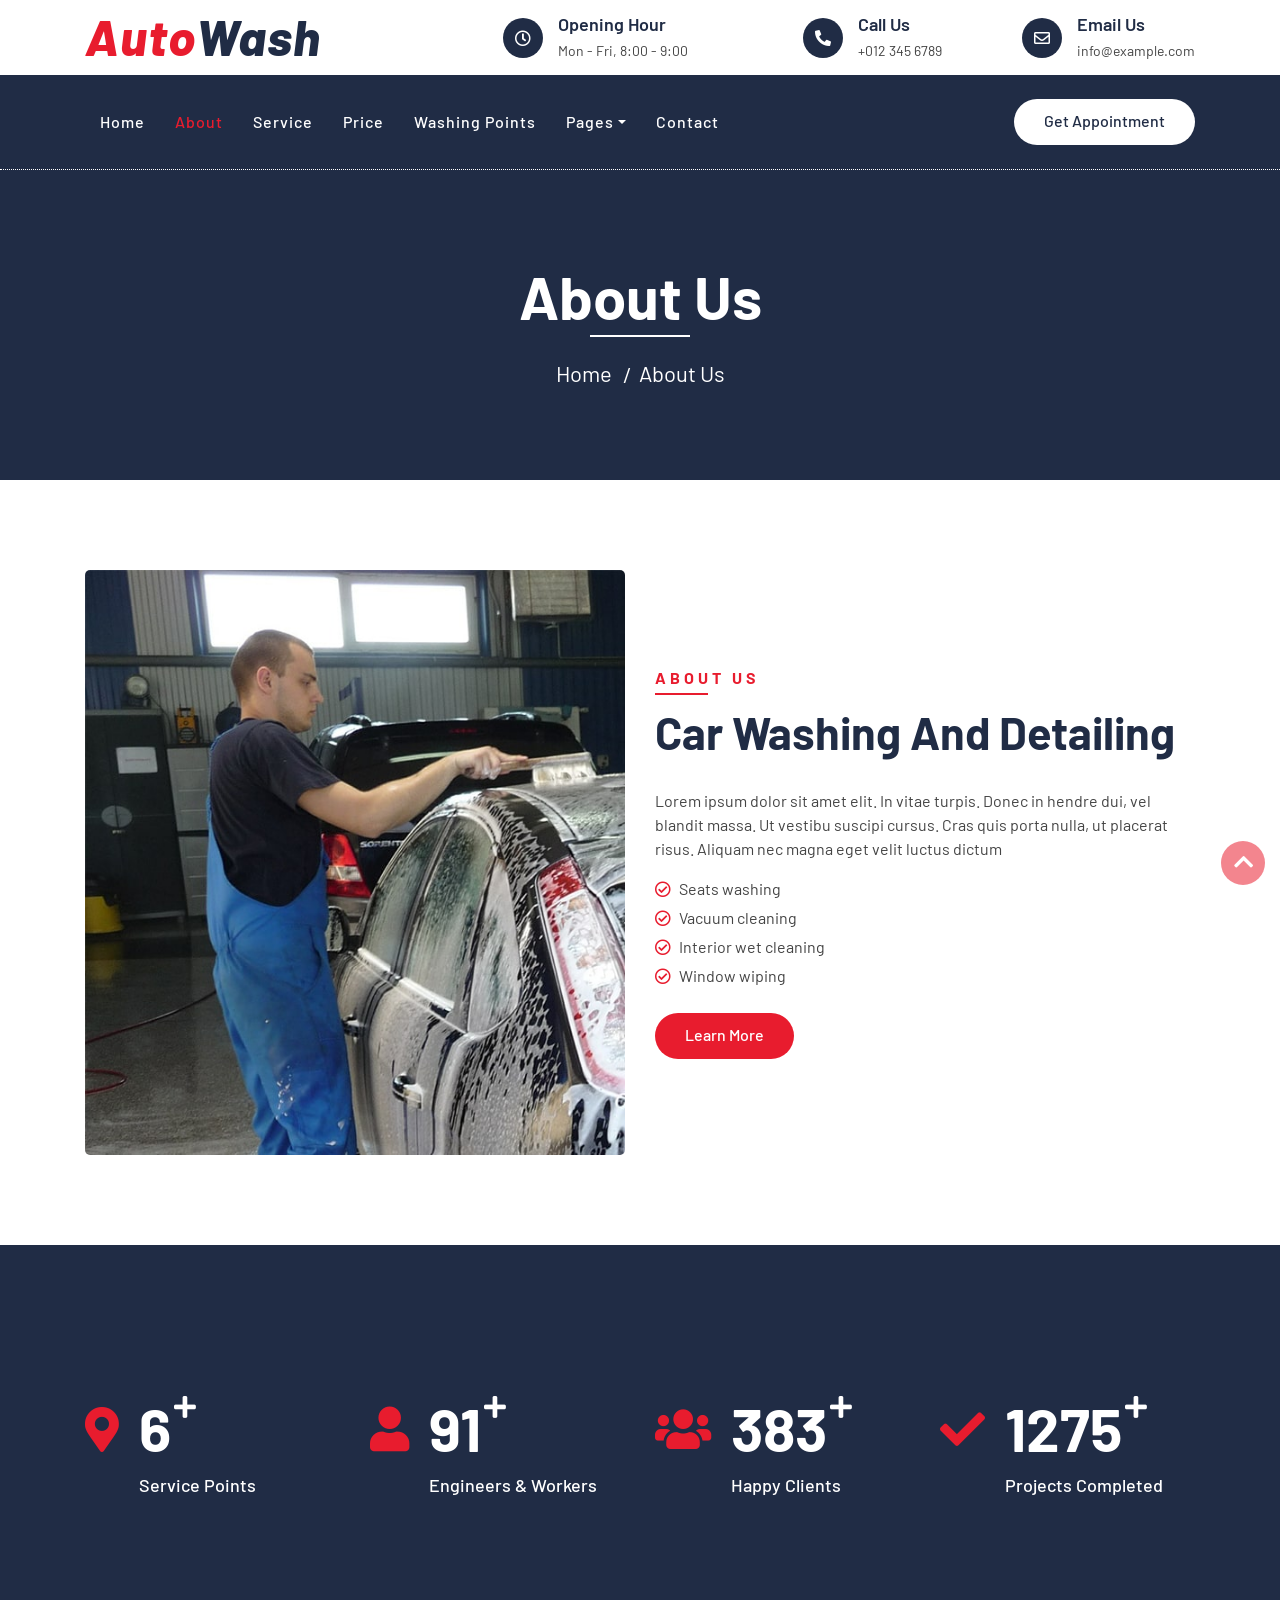
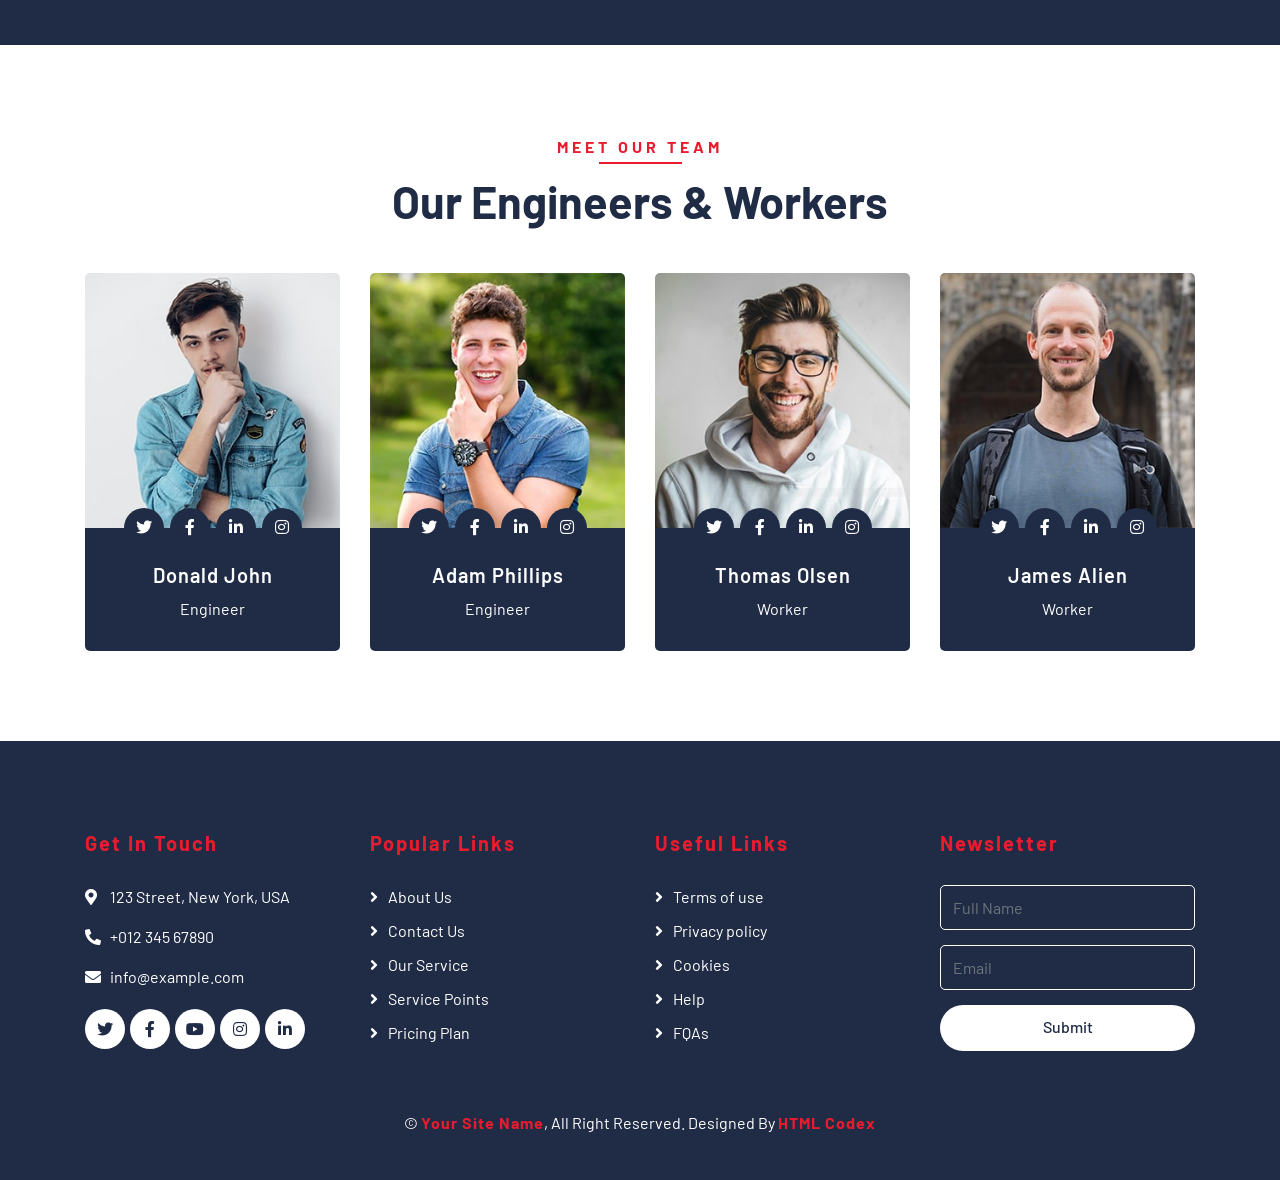
==== about.html @ 18570f54 "setup" ====
<!DOCTYPE html>
<html lang="en">
    <head>
        <meta charset="utf-8">
        <title>AutoWash - Car Wash Website Template</title>
        <meta content="width=device-width, initial-scale=1.0" name="viewport">
        <meta content="Free Website Template" name="keywords">
        <meta content="Free Website Template" name="description">

        <!-- Favicon -->
        <link href="img/favicon.ico" rel="icon">

        <!-- Google Font -->
        <link href="https://fonts.googleapis.com/css2?family=Barlow:wght@400;500;600;700;800;900&display=swap" rel="stylesheet"> 
        
        <!-- CSS Libraries -->
        <link href="https://stackpath.bootstrapcdn.com/bootstrap/4.4.1/css/bootstrap.min.css" rel="stylesheet">
        <link href="https://cdnjs.cloudflare.com/ajax/libs/font-awesome/5.10.0/css/all.min.css" rel="stylesheet">
        <link href="lib/flaticon/font/flaticon.css" rel="stylesheet">
        <link href="lib/animate/animate.min.css" rel="stylesheet">
        <link href="lib/owlcarousel/assets/owl.carousel.min.css" rel="stylesheet">

        <!-- Template Stylesheet -->
        <link href="css/style.css" rel="stylesheet">
    </head>

    <body>
        <!-- Top Bar Start -->
        <div class="top-bar">
            <div class="container">
                <div class="row align-items-center">
                    <div class="col-lg-4 col-md-12">
                        <div class="logo">
                            <a href="index.html">
                                <h1>Auto<span>Wash</span></h1>
                                <!-- <img src="img/logo.jpg" alt="Logo"> -->
                            </a>
                        </div>
                    </div>
                    <div class="col-lg-8 col-md-7 d-none d-lg-block">
                        <div class="row">
                            <div class="col-4">
                                <div class="top-bar-item">
                                    <div class="top-bar-icon">
                                        <i class="far fa-clock"></i>
                                    </div>
                                    <div class="top-bar-text">
                                        <h3>Opening Hour</h3>
                                        <p>Mon - Fri, 8:00 - 9:00</p>
                                    </div>
                                </div>
                            </div>
                            <div class="col-4">
                                <div class="top-bar-item">
                                    <div class="top-bar-icon">
                                        <i class="fa fa-phone-alt"></i>
                                    </div>
                                    <div class="top-bar-text">
                                        <h3>Call Us</h3>
                                        <p>+012 345 6789</p>
                                    </div>
                                </div>
                            </div>
                            <div class="col-4">
                                <div class="top-bar-item">
                                    <div class="top-bar-icon">
                                        <i class="far fa-envelope"></i>
                                    </div>
                                    <div class="top-bar-text">
                                        <h3>Email Us</h3>
                                        <p>info@example.com</p>
                                    </div>
                                </div>
                            </div>
                        </div>
                    </div>
                </div>
            </div>
        </div>
        <!-- Top Bar End -->

        <!-- Nav Bar Start -->
        <div class="nav-bar">
            <div class="container">
                <nav class="navbar navbar-expand-lg bg-dark navbar-dark">
                    <a href="#" class="navbar-brand">MENU</a>
                    <button type="button" class="navbar-toggler" data-toggle="collapse" data-target="#navbarCollapse">
                        <span class="navbar-toggler-icon"></span>
                    </button>

                    <div class="collapse navbar-collapse justify-content-between" id="navbarCollapse">
                        <div class="navbar-nav mr-auto">
                            <a href="index.html" class="nav-item nav-link">Home</a>
                            <a href="about.html" class="nav-item nav-link active">About</a>
                            <a href="service.html" class="nav-item nav-link">Service</a>
                            <a href="price.html" class="nav-item nav-link">Price</a>
                            <a href="location.html" class="nav-item nav-link">Washing Points</a>
                            <div class="nav-item dropdown">
                                <a href="#" class="nav-link dropdown-toggle" data-toggle="dropdown">Pages</a>
                                <div class="dropdown-menu">
                                    <a href="blog.html" class="dropdown-item">Blog Grid</a>
                                    <a href="single.html" class="dropdown-item">Detail Page</a>
                                    <a href="team.html" class="dropdown-item">Team Member</a>
                                    <a href="booking.html" class="dropdown-item">Schedule Booking</a>
                                </div>
                            </div>
                            <a href="contact.html" class="nav-item nav-link">Contact</a>
                        </div>
                        <div class="ml-auto">
                            <a class="btn btn-custom" href="#">Get Appointment</a>
                        </div>
                    </div>
                </nav>
            </div>
        </div>
        <!-- Nav Bar End -->
        
        
        <!-- Page Header Start -->
        <div class="page-header">
            <div class="container">
                <div class="row">
                    <div class="col-12">
                        <h2>About Us</h2>
                    </div>
                    <div class="col-12">
                        <a href="">Home</a>
                        <a href="">About Us</a>
                    </div>
                </div>
            </div>
        </div>
        <!-- Page Header End -->
        

        <!-- About Start -->
        <div class="about">
            <div class="container">
                <div class="row align-items-center">
                    <div class="col-lg-6">
                        <div class="about-img">
                            <img src="img/about.jpg" alt="Image">
                        </div>
                    </div>
                    <div class="col-lg-6">
                        <div class="section-header text-left">
                            <p>About Us</p>
                            <h2>car washing and detailing</h2>
                        </div>
                        <div class="about-content">
                            <p>
                                Lorem ipsum dolor sit amet elit. In vitae turpis. Donec in hendre dui, vel blandit massa. Ut vestibu suscipi cursus. Cras quis porta nulla, ut placerat risus. Aliquam nec magna eget velit luctus dictum
                            </p>
                            <ul>
                                <li><i class="far fa-check-circle"></i>Seats washing</li>
                                <li><i class="far fa-check-circle"></i>Vacuum cleaning</li>
                                <li><i class="far fa-check-circle"></i>Interior wet cleaning</li>
                                <li><i class="far fa-check-circle"></i>Window wiping</li>
                            </ul>
                            <a class="btn btn-custom" href="">Learn More</a>
                        </div>
                    </div>
                </div>
            </div>
        </div>
        <!-- About End -->
        
        
        <!-- Facts Start -->
        <div class="facts" data-parallax="scroll" data-image-src="img/facts.jpg">
            <div class="container">
                <div class="row">
                    <div class="col-lg-3 col-md-6">
                        <div class="facts-item">
                            <i class="fa fa-map-marker-alt"></i>
                            <div class="facts-text">
                                <h3 data-toggle="counter-up">25</h3>
                                <p>Service Points</p>
                            </div>
                        </div>
                    </div>
                    <div class="col-lg-3 col-md-6">
                        <div class="facts-item">
                            <i class="fa fa-user"></i>
                            <div class="facts-text">
                                <h3 data-toggle="counter-up">350</h3>
                                <p>Engineers & Workers</p>
                            </div>
                        </div>
                    </div>
                    <div class="col-lg-3 col-md-6">
                        <div class="facts-item">
                            <i class="fa fa-users"></i>
                            <div class="facts-text">
                                <h3 data-toggle="counter-up">1500</h3>
                                <p>Happy Clients</p>
                            </div>
                        </div>
                    </div>
                    <div class="col-lg-3 col-md-6">
                        <div class="facts-item">
                            <i class="fa fa-check"></i>
                            <div class="facts-text">
                                <h3 data-toggle="counter-up">5000</h3>
                                <p>Projects Completed</p>
                            </div>
                        </div>
                    </div>
                </div>
            </div>
        </div>
        <!-- Facts End -->


        <!-- Team Start -->
        <div class="team">
            <div class="container">
                <div class="section-header text-center">
                    <p>Meet Our Team</p>
                    <h2>Our Engineers & Workers</h2>
                </div>
                <div class="row">
                    <div class="col-lg-3 col-md-6">
                        <div class="team-item">
                            <div class="team-img">
                                <img src="img/team-1.jpg" alt="Team Image">
                            </div>
                            <div class="team-text">
                                <h2>Donald John</h2>
                                <p>Engineer</p>
                                <div class="team-social">
                                    <a href=""><i class="fab fa-twitter"></i></a>
                                    <a href=""><i class="fab fa-facebook-f"></i></a>
                                    <a href=""><i class="fab fa-linkedin-in"></i></a>
                                    <a href=""><i class="fab fa-instagram"></i></a>
                                </div>
                            </div>
                        </div>
                    </div>
                    <div class="col-lg-3 col-md-6">
                        <div class="team-item">
                            <div class="team-img">
                                <img src="img/team-2.jpg" alt="Team Image">
                            </div>
                            <div class="team-text">
                                <h2>Adam Phillips</h2>
                                <p>Engineer</p>
                                <div class="team-social">
                                    <a href=""><i class="fab fa-twitter"></i></a>
                                    <a href=""><i class="fab fa-facebook-f"></i></a>
                                    <a href=""><i class="fab fa-linkedin-in"></i></a>
                                    <a href=""><i class="fab fa-instagram"></i></a>
                                </div>
                            </div>
                        </div>
                    </div>
                    <div class="col-lg-3 col-md-6">
                        <div class="team-item">
                            <div class="team-img">
                                <img src="img/team-3.jpg" alt="Team Image">
                            </div>
                            <div class="team-text">
                                <h2>Thomas Olsen</h2>
                                <p>Worker</p>
                                <div class="team-social">
                                    <a href=""><i class="fab fa-twitter"></i></a>
                                    <a href=""><i class="fab fa-facebook-f"></i></a>
                                    <a href=""><i class="fab fa-linkedin-in"></i></a>
                                    <a href=""><i class="fab fa-instagram"></i></a>
                                </div>
                            </div>
                        </div>
                    </div>
                    <div class="col-lg-3 col-md-6">
                        <div class="team-item">
                            <div class="team-img">
                                <img src="img/team-4.jpg" alt="Team Image">
                            </div>
                            <div class="team-text">
                                <h2>James Alien</h2>
                                <p>Worker</p>
                                <div class="team-social">
                                    <a href=""><i class="fab fa-twitter"></i></a>
                                    <a href=""><i class="fab fa-facebook-f"></i></a>
                                    <a href=""><i class="fab fa-linkedin-in"></i></a>
                                    <a href=""><i class="fab fa-instagram"></i></a>
                                </div>
                            </div>
                        </div>
                    </div>
                </div>
            </div>
        </div>
        <!-- Team End -->


        <!-- Footer Start -->
        <div class="footer">
            <div class="container">
                <div class="row">
                    <div class="col-lg-3 col-md-6">
                        <div class="footer-contact">
                            <h2>Get In Touch</h2>
                            <p><i class="fa fa-map-marker-alt"></i>123 Street, New York, USA</p>
                            <p><i class="fa fa-phone-alt"></i>+012 345 67890</p>
                            <p><i class="fa fa-envelope"></i>info@example.com</p>
                            <div class="footer-social">
                                <a class="btn" href=""><i class="fab fa-twitter"></i></a>
                                <a class="btn" href=""><i class="fab fa-facebook-f"></i></a>
                                <a class="btn" href=""><i class="fab fa-youtube"></i></a>
                                <a class="btn" href=""><i class="fab fa-instagram"></i></a>
                                <a class="btn" href=""><i class="fab fa-linkedin-in"></i></a>
                            </div>
                        </div>
                    </div>
                    <div class="col-lg-3 col-md-6">
                        <div class="footer-link">
                            <h2>Popular Links</h2>
                            <a href="">About Us</a>
                            <a href="">Contact Us</a>
                            <a href="">Our Service</a>
                            <a href="">Service Points</a>
                            <a href="">Pricing Plan</a>
                        </div>
                    </div>
                    <div class="col-lg-3 col-md-6">
                        <div class="footer-link">
                            <h2>Useful Links</h2>
                            <a href="">Terms of use</a>
                            <a href="">Privacy policy</a>
                            <a href="">Cookies</a>
                            <a href="">Help</a>
                            <a href="">FQAs</a>
                        </div>
                    </div>
                    <div class="col-lg-3 col-md-6">
                        <div class="footer-newsletter">
                            <h2>Newsletter</h2>
                            <form>
                                <input class="form-control" placeholder="Full Name">
                                <input class="form-control" placeholder="Email">
                                <button class="btn btn-custom">Submit</button>
                            </form>
                        </div>
                    </div>
                </div>
            </div>
            <div class="container copyright">
                <p>&copy; <a href="#">Your Site Name</a>, All Right Reserved. Designed By <a href="https://htmlcodex.com">HTML Codex</a></p>
            </div>
        </div>
        <!-- Footer End -->
        
        <!-- Back to top button -->
        <a href="#" class="back-to-top"><i class="fa fa-chevron-up"></i></a>
        
        <!-- Pre Loader -->
        <div id="loader" class="show">
            <div class="loader"></div>
        </div>

        <!-- JavaScript Libraries -->
        <script src="https://code.jquery.com/jquery-3.4.1.min.js"></script>
        <script src="https://stackpath.bootstrapcdn.com/bootstrap/4.4.1/js/bootstrap.bundle.min.js"></script>
        <script src="lib/easing/easing.min.js"></script>
        <script src="lib/owlcarousel/owl.carousel.min.js"></script>
        <script src="lib/waypoints/waypoints.min.js"></script>
        <script src="lib/counterup/counterup.min.js"></script>
        
        <!-- Contact Javascript File -->
        <script src="mail/jqBootstrapValidation.min.js"></script>
        <script src="mail/contact.js"></script>

        <!-- Template Javascript -->
        <script src="js/main.js"></script>
    </body>
</html>
---- lib/flaticon/font/flaticon.css ----
/*
  	Flaticon icon font: Flaticon
  	Creation date: 11/10/2020 08:08
  	*/

@font-face {
  font-family: "Flaticon";
  src: url("./Flaticon.eot");
  src: url("./Flaticon.eot?#iefix") format("embedded-opentype"),
       url("./Flaticon.woff2") format("woff2"),
       url("./Flaticon.woff") format("woff"),
       url("./Flaticon.ttf") format("truetype"),
       url("./Flaticon.svg#Flaticon") format("svg");
  font-weight: normal;
  font-style: normal;
}

@media screen and (-webkit-min-device-pixel-ratio:0) {
  @font-face {
    font-family: "Flaticon";
    src: url("./Flaticon.svg#Flaticon") format("svg");
  }
}

[class^="flaticon-"]:before, [class*=" flaticon-"]:before,
[class^="flaticon-"]:after, [class*=" flaticon-"]:after {   
  font-family: Flaticon;
        font-size: 20px;
font-style: normal;
margin-left: 20px;
}

.flaticon-car-wash-1:before { content: "\f100"; }
.flaticon-car-service:before { content: "\f101"; }
.flaticon-seat:before { content: "\f102"; }
.flaticon-car-service-1:before { content: "\f103"; }
.flaticon-car-wash:before { content: "\f104"; }
.flaticon-brush:before { content: "\f105"; }
.flaticon-vacuum-cleaner:before { content: "\f106"; }
.flaticon-brush-1:before { content: "\f107"; }
.flaticon-car-service-2:before { content: "\f108"; }
.flaticon-car-service-3:before { content: "\f109"; }
---- css/style.css ----
/*******************************/
/********* General CSS *********/
/*******************************/
body {
    color: #444444;
    font-weight: 400;
    background: #ffffff;
    font-family: 'Barlow', sans-serif;
}

h1,
h2, 
h3, 
h4,
h5, 
h6 {
    color: #202C45;
}

a {
    color: #202C45;
    transition: .3s;
}

a:hover,
a:active,
a:focus {
    color: #E81C2E;
    outline: none;
    text-decoration: none;
}

.btn.btn-custom {
    padding: 10px 30px 12px 30px;
    text-align: center; 
    font-size: 16px;
    font-weight: 500;
    color: #ffffff;
    background: #E81C2E;
    border: none;
    border-radius: 60px;
    box-shadow: inset 0 0 0 0 #202C45;
    transition: ease-out 0.5s;
    -webkit-transition: ease-out 0.5s;
    -moz-transition: ease-out 0.5s;
}

.btn.btn-custom:hover {
    color: #E81C2E;
    background: #202C45;
    box-shadow: inset 200px 0 0 0 #202C45;
}

.btn:focus,
.form-control:focus {
    box-shadow: none;
}

.container-fluid {
    max-width: 1366px;
}

[class^="flaticon-"]:before, [class*=" flaticon-"]:before,
[class^="flaticon-"]:after, [class*=" flaticon-"]:after {   
    font-size: inherit;
    margin-left: 0;
}


/**********************************/
/****** Loader & Back to Top ******/
/**********************************/
#loader {
    position: fixed;
    top: 0;
    right: 0;
    bottom: 0;
    left: 0;
    display: flex;
    align-items: center;
    justify-content: center;
    background: #ffffff;
    opacity: 0;
    visibility: hidden;
    -webkit-transition: opacity .3s ease-out, visibility 0s linear .3s;
    -o-transition: opacity .3s ease-out, visibility 0s linear .3s;
    transition: opacity .3s ease-out, visibility 0s linear .3s;
    z-index: 999;
}

#loader.show {
    -webkit-transition: opacity .6s ease-out, visibility 0s linear 0s;
    -o-transition: opacity .6s ease-out, visibility 0s linear 0s;
    transition: opacity .6s ease-out, visibility 0s linear 0s;
    visibility: visible;
    opacity: 1;
}

#loader .loader {
    position: relative;
    width: 45px;
    height: 45px;
    border: 5px solid #dddddd;
    border-top: 5px solid #E81C2E;
    border-radius: 50%;
    -webkit-animation: spin 2s linear infinite;
    animation: spin 2s linear infinite;
}

@-webkit-keyframes spin {
    0% { -webkit-transform: rotate(0deg); }
    100% { -webkit-transform: rotate(360deg); }
}

@keyframes spin {
    0% { transform: rotate(0deg); }
    100% { transform: rotate(360deg); }
}

.back-to-top {
    position: fixed;
    display: none;
    width: 44px;
    height: 44px;
    text-align: center;
    line-height: 1;
    font-size: 22px;
    right: 15px;
    bottom: 15px;
    transition: .5s;
    background: #E81C2E;
    border-radius: 44px;
    z-index: 9;
}

.back-to-top i {
    color: #ffffff;
    padding-top: 10px;
}

.back-to-top:hover {
    background: #202C45;
}


/**********************************/
/********** Top Bar CSS ***********/
/**********************************/
.top-bar {
    position: relative;
    height: 75px;
    display: flex;
    align-items: center;
    background: #ffffff;
}

.top-bar .logo {
    text-align: left;
    overflow: hidden;
}

.top-bar .logo h1 {
    margin: -4px 0 0 0;
    color: #E81C2E;
    font-size: 50px;
    line-height: 50px;
    font-weight: 800;
    letter-spacing: 1px;
    font-style: italic;
}

.top-bar .logo h1 span {
    color: #202C45;
}

.top-bar .logo img {
    max-width: 100%;
    max-height: 60px;
}

.top-bar .top-bar-item {
    display: flex;
    align-items: center;
    justify-content: flex-end;
}

.top-bar .top-bar-icon {
    width: 40px;
    height: 40px;
    display: flex;
    align-items: center;
    justify-content: center;
    background: #202C45;
    border-radius: 40px;
}

.top-bar .top-bar-icon i {
    margin: 0;
    color: #ffffff;
    font-size: 16px;
}

.top-bar .top-bar-text {
    padding-left: 15px;
}

.top-bar .top-bar-text h3 {
    margin: 0 0 5px 0;
    font-size: 18px;
    font-weight: 600;
}

.top-bar .top-bar-text p {
    margin: 0;
    font-size: 14px;
    font-weight: 400;
}

@media (max-width: 991.98px) {
    .top-bar .logo {
        text-align: center;
    }
}


/**********************************/
/*********** Nav Bar CSS **********/
/**********************************/
.nav-bar {
    position: relative;
    background: #202C45;
}

.nav-bar.nav-sticky {
    position: fixed;
    width: 100%;
    top: 0;
    left: 0;
    box-shadow: 0 2px 5px rgba(0, 0, 0, .3);
    z-index: 999;
}

.nav-bar .navbar {
    padding: 20px 0;
    background: #202C45 !important;
    transition: .3s;
}

.nav-bar.nav-sticky .navbar {
    padding: 5px 0;
}

.navbar-dark .navbar-nav .nav-link,
.navbar-dark .navbar-nav .nav-link:focus,
.navbar-dark .navbar-nav .nav-link:hover,
.navbar-dark .navbar-nav .nav-link.active {
    color: #ffffff;
    padding: 15px;
    font-weight: 500;
    letter-spacing: 1px;
}

.navbar-dark .navbar-nav .nav-link:hover,
.navbar-dark .navbar-nav .nav-link.active {
    color: #E81C2E;
}

.nav-bar .dropdown-menu {
    margin-top: 0;
    border: 0;
    border-radius: 0;
    background: #f8f9fa;
}

.nav-bar .btn.btn-custom {
    color: #202C45;
    background: #ffffff;
    box-shadow: inset 0 0 0 0 #E81C2E;
}

.nav-bar .btn:hover {
    color: #ffffff;
    background: #E81C2E;
    box-shadow: inset 200px 0 0 0 #E81C2E;
}

@media (min-width: 992px) {
    .nav-bar .navbar-brand {
        display: none;
    }
}

@media (max-width: 991.98px) {
    .navbar-dark .navbar-nav .nav-link,
    .navbar-dark .navbar-nav .nav-link:focus,
    .navbar-dark .navbar-nav .nav-link:hover,
    .navbar-dark .navbar-nav .nav-link.active {
        padding: 5px 0;
    }
    
    .nav-bar .dropdown-menu {
        box-shadow: none;
    }
    
    .nav-bar .btn {
        display: none;
    }
}


/*******************************/
/********** Hero CSS ***********/
/*******************************/
.carousel {
    position: relative;
    width: 100%;
    min-height: 400px;
    background: #ffffff;
    margin-bottom: 45px;
}

.carousel .container-fluid {
    padding: 0;
}

.carousel .carousel-item {
    position: relative;
    width: 100%;
    min-height: 400px;
    display: flex;
    align-items: center;
    justify-content: center;
    flex-direction: column;
}

.carousel .carousel-img {
    position: relative;
    width: 100%;
    height: 100%;
    min-height: 400px;
    text-align: right;
    overflow: hidden;
}

.carousel .carousel-img::after {
    position: absolute;
    content: "";
    top: 0;
    right: 0;
    bottom: 0;
    left: 0;
    background: rgba(0, 0, 0, .5);
    z-index: 1;
}

.carousel .carousel-img img {
    width: 100%;
    height: 100%;
    object-fit: cover;
}

.carousel .carousel-text {
    position: absolute;
    max-width: 992px;
    padding: 0 15px;
    text-align: center;
    display: flex;
    align-items: center;
    justify-content: center;
    flex-direction: column;
    z-index: 2;
}

.carousel .carousel-text h3 {
    color: #E81C2E;
    font-size: 20px;
    font-weight: 700;
    letter-spacing: 4px;
    text-transform: uppercase;
    margin-bottom: 0px;
}

.carousel .carousel-text h1 {
    color: #ffffff;
    font-size: 90px;
    font-weight: 700;
    margin-bottom: 20px;
    text-transform: capitalize;
}

.carousel .carousel-text p {
    max-width: 500px;
    color: #ffffff;
    font-size: 18px;
    margin-bottom: 40px;
}

.carousel .btn.btn-custom {
    padding: 20px 45px 22px 45px;
    color: #ffffff;
}

.carousel .btn.btn-custom:hover {
    color: #E81C2E;
}

.carousel .owl-nav {
    position: absolute;
    width: 100%;
    height: 50px;
    top: calc(50% - 25px);
    left: 0;
    display: flex;
    justify-content: space-between;
    z-index: 9;
}

.carousel .owl-nav .owl-prev,
.carousel .owl-nav .owl-next {
    width: 50px;
    height: 50px;
    display: flex;
    align-items: center;
    justify-content: center;
    color: #ffffff;
    border-radius: 50px;
    background: rgba(256, 256, 256, .2);
    font-size: 22px;
    transition: .5s;
}

.carousel .owl-nav .owl-prev {
    margin-left: 30px;
}

.carousel .owl-nav .owl-next {
    margin-right: 30px;
}

.carousel .owl-nav .owl-prev:hover,
.carousel .owl-nav .owl-next:hover {
    color: #ffffff;
    background: #E81C2E;
}

.carousel .animated {
    -webkit-animation-duration: 1s;
    animation-duration: 1s;
}

@media (max-width: 991.98px) {
    .carousel .carousel-text h3 {
        margin-bottom: 5px;
    }
    
    .carousel .carousel-text h1 {
        font-size: 60px;
    }
    
    .carousel .carousel-text p {
        font-size: 16px;
    }
    
    .carousel .carousel-text .btn {
        padding: 12px 30px;
        font-size: 15px;
        letter-spacing: 0;
    }
}

@media (max-width: 767.98px) {
    .carousel .carousel-text h3 {
        font-size: 18px;
        letter-spacing: 2px;
        margin-bottom: 15px;
    }
    
    .carousel .carousel-text h1 {
        font-size: 45px;
    }
    
    .carousel .carousel-text .btn {
        padding: 10px 25px;
        font-size: 15px;
        letter-spacing: 0;
    }
}

@media (max-width: 575.98px) {
    .carousel .carousel-text h3 {
        font-size: 14px;
        letter-spacing: 1px;
        margin-bottom: 10px;
    }
    
    .carousel .carousel-text h1 {
        font-size: 30px;
        margin-bottom: 15px;
    }
    
    .carousel .carousel-text p {
        margin-bottom: 25px;
    }
    
    .carousel .carousel-text .btn {
        padding: 8px 20px;
        font-size: 14px;
        letter-spacing: 0;
    }
}


/*******************************/
/******* Page Header CSS *******/
/*******************************/
.page-header {
    position: relative;
    margin-bottom: 45px;
    padding: 90px 0;
    text-align: center;
    background: #202C45;
    border-top: 1px dotted #ffffff;
}

.page-header h2 {
    position: relative;
    color: #ffffff;
    font-size: 60px;
    font-weight: 700;
    margin-bottom: 20px;
    padding-bottom: 5px;
}

.page-header h2::after {
    position: absolute;
    content: "";
    width: 100px;
    height: 2px;
    left: calc(50% - 50px);
    bottom: 0;
    background: #ffffff;
}

.page-header a {
    position: relative;
    padding: 0 12px;
    font-size: 22px;
    color: #ffffff;
}

.page-header a:hover {
    color: #E81C2E;
}

.page-header a::after {
    position: absolute;
    content: "/";
    width: 8px;
    height: 8px;
    top: -2px;
    right: -7px;
    text-align: center;
    color: #ffffff;
}

.page-header a:last-child::after {
    display: none;
}

@media (max-width: 991.98px) {
    .page-header {
        padding: 60px 0;
    }
    
    .page-header h2 {
        font-size: 45px;
    }
    
    .page-header a {
        font-size: 20px;
    }
}

@media (max-width: 767.98px) {
    .page-header {
        padding: 45px 0;
    }
    
    .page-header h2 {
        font-size: 35px;
    }
    
    .page-header a {
        font-size: 18px;
    }
}


/*******************************/
/******* Section Header ********/
/*******************************/
.section-header {
    position: relative;
    width: 100%;
    max-width: 700px;
    margin: 0 auto 45px auto;
}

.section-header p {
    display: inline-block;
    margin-bottom: 10px;
    padding-bottom: 5px;
    position: relative;
    font-size: 16px;
    font-weight: 700;
    letter-spacing: 4px;
    text-transform: uppercase;
    color: #E81C2E;
}

.section-header p::after {
    position: absolute;
    content: "";
    width: 50%;
    height: 2px;
    left: 25%;
    bottom: 0;
    background: #E81C2E;
}

.section-header.text-left p::after {
    left: 0;
}

.section-header.text-right p::after {
    left: 50%;
}

.section-header h2 {
    margin: 0;
    font-size: 45px;
    font-weight: 700;
    text-transform: capitalize;
}

@media (max-width: 991.98px) {
    .section-header h2 {
        font-size: 45px;
    }
}

@media (max-width: 767.98px) {
    .section-header h2 {
        font-size: 40px;
    }
}

@media (max-width: 575.98px) {
    .section-header h2 {
        font-size: 35px;
    }
}


/*******************************/
/********** About CSS **********/
/*******************************/
.about {
    position: relative;
    width: 100%;
    padding: 45px 0 15px 0;
}

.about .section-header {
    margin-bottom: 30px;
    margin-left: 0;
}

.about .about-img img {
    width: 100%;
    border-radius: 5px;
    margin-bottom: 30px;
}

.about .about-content {
    margin-bottom: 30px;
}

.about .about-content ul {
    margin: 0;
    padding: 0;
    list-style: none;
    margin-bottom: 25px;
}

.about .about-content ul li {
    margin-bottom: 5px;
}

.about .about-content ul li i {
    margin-right: 8px;
    color: #E81C2E;
}


/*******************************/
/********* Service CSS *********/
/*******************************/
.service {
    position: relative;
    width: 100%;
    padding: 45px 0 0 0;
}

.service .service-item {
    position: relative;
    width: 100%;
    display: flex;
    flex-direction: column;
    margin-bottom: 45px;
}

.service .service-item i {
    color: #202C45;
    font-size: 75px;
    line-height: 75px;
    margin-bottom: 20px;
}

.service .service-item [class^="flaticon-"]::before {
    margin: 0;
    font-size: 60px;
    line-height: 60px;
    background-image: linear-gradient(#E81C2E, #202C45);
    -webkit-background-clip: text;
    -webkit-text-fill-color: transparent;
    transition: .5s;
}

.service .service-item h3 {
    margin-bottom: 10px;
    font-size: 20px;
    font-weight: 700;
    letter-spacing: 1px;
}

.service .service-item p {
    margin: 0;
}


/*******************************/
/********** Facts CSS **********/
/*******************************/
.facts {
    position: relative;
    width: 100%;
    min-height: 400px;
    margin: 45px 0;
    display: flex;
    align-items: center;
    background: #202C45;
}

.facts .facts-item {
    display: flex;
    flex-direction: row;
    margin: 25px 0;
}

.facts .facts-item i {
    margin-top: 15px;
    font-size: 45px;
    color: #E81C2E;
}

.facts .facts-text {
    padding-left: 20px;
}

.facts .facts-text h3 {
    position: relative;
    display: inline-block;
    color: #ffffff;
    font-size: 60px;
    font-weight: 700;
}

.facts .facts-text h3::after {
    position: absolute;
    content: "\f067";
    top: 0px;
    right: -25px;
    color: #ffffff;
    font-size: 25px;
    font-family: "Font Awesome 5 Free";
    font-weight: 900;
}

.facts .facts-text p {
    color: #ffffff;
    font-size: 18px;
    font-weight: 500;
    margin: 0;
}


/*******************************/
/********* Pricing CSS *********/
/*******************************/
.price {
    position: relative;
    width: 100%;
    padding: 45px 0 15px 0;
}

.price .row {
    padding: 0 15px;
}

.price .col-md-4 {
    padding: 0;
}

.price .price-item {
    position: relative;
    margin-bottom: 30px;
    background: #ffffff;
    border-radius: 5px;
    text-align: center;
}

.price .featured-item {
    box-shadow: 0 0 30px rgba(0, 0, 0, .2);
    z-index: 1;
}

.price .price-header {
    padding: 45px 0 30px 0;
}

.price .price-header h3 {
    font-size: 20px;
    font-weight: 700;
    letter-spacing: 2px;
    text-transform: uppercase;
}

.price .price-header h2 {
    display: flex;
    align-items: flex-start;
    justify-content: center;
    font-size: 60px;
    font-weight: 700;
    letter-spacing: 5px;
}

.price .price-header h2 span {
    font-size: 25px;
    line-height: 55px;
}

.price .price-item.featured-item h2,
.price .price-item.featured-item h3 {
    color: #E81C2E;
}

.price .price-body {
    padding: 0 0 20px 0;
}

.price .price-body ul {
    margin: 0;
    padding: 0;
    list-style: none;
}

.price .price-body ul li {
    padding: 0 0 15px 0;
}

.price .price-body ul li i {
    margin-right: 10px;
}

.price .price-body ul li i.fa-check-circle {
    color: #39B972;
}

.price .price-body ul li i.fa-times-circle {
    color: #cccccc;
}

.price .price-item .price-footer {
    padding-bottom: 45px;
}

.price .price-item .price-footer .btn.btn-custom {
    color: #E81C2E;
    background: #202C45;
    box-shadow: inset 0 0 0 0 #E81C2E;
}

.price .price-item .price-footer .btn.btn-custom:hover {
    color: #ffffff;
    background: #E81C2E;
    box-shadow: inset 200px 0 0 0 #E81C2E;
}

.price .price-item.featured-item .price-footer .btn.btn-custom {
    color: #ffffff;
    background: #E81C2E;
    box-shadow: inset 0 0 0 0 #202C45;
}

.price .price-item.featured-item .price-footer .btn.btn-custom:hover {
    color: #E81C2E;
    background: #202C45;
    box-shadow: inset 200px 0 0 0 #202C45;
}


/*******************************/
/******** Location CSS *********/
/*******************************/
.location {
    position: relative;
    width: 100%;
    padding: 45px 0;
}

.location .location-item {
    display: flex;
    margin-bottom: 30px;
}

.location .location-item i {
    padding-top: 3px;
    font-size: 30px;
    color: #E81C2E;
}

.location .location-text {
    padding-left: 15px;
}

.location .location-text h3 {
    font-size: 18px;
    font-weight: 700;
}

.location .location-text p {
    margin-bottom: 5px;
}

.location .location-text p strong {
    margin-right: 5px;
    font-weight: 600;
}

.location .location-form {
    padding: 45px 30px;
    background: #E81C2E;
    border-radius: 5px;
}

.location .location-form h3 {
    color: #ffffff;
    font-size: 25px;
    font-weight: 700;
    margin-bottom: 25px;
}

.location .location-form .control-group {
    margin-bottom: 15px;
}

.location .location-form .form-control {
    height: 45px;
    color: #ffffff;
    padding: 0 15px;
    border-radius: 5px;
    border: 1px solid #ffffff;
    background: transparent;
}

.location .location-form textarea.form-control {
    height: 120px;
    padding: 15px;
}

.location .location-form .form-control::placeholder {
    color: #ffffff;
    opacity: 1;
}

.location .location-form .form-control:-ms-input-placeholder,
.location .location-form .form-control::-ms-input-placeholder {
    color: #ffffff;
}

.location .location-form .btn.btn-custom {
    width: 100%;
    color: #E81C2E;
    background: #ffffff;
    box-shadow: inset 0 0 0 0 #202C45;
}

.location .location-form .btn.btn-custom:hover {
    color: #ffffff;
    background: #E81C2E;
    box-shadow: inset 400px 0 0 0 #202C45;
}

@media(min-width: 576px) and (max-width: 991.89px) {
    .location .location-form .btn.btn-custom:hover {
        box-shadow: inset 650px 0 0 0 #202C45;
    }
}


/*******************************/
/*********** Team CSS **********/
/*******************************/
.team {
    position: relative;
    width: 100%;
    padding: 45px 0 15px 0;
}

.team .team-item {
    position: relative;
    margin-bottom: 30px;
}

.team .team-img {
    position: relative;
    border-radius: 5px 5px 0 0;
    overflow: hidden;
}

.team .team-img img {
    width: 100%;
    transition: .3s;
}

.team .team-item:hover img {
    transform: scale(1.1);
}

.team .team-text {
    position: relative;
    width: 100%;
    padding: 35px 30px 30px 30px;
    text-align: center;
    background: #202C45;
    border-radius: 0 0 5px 5px;
    transition: .5s;
}

.team .team-item:hover .team-text {
    background: #E81C2E;
}

.team .team-text h2 {
    color: #ffffff;
    font-size: 20px;
    font-weight: 600;
    letter-spacing: 1px;
    margin-bottom: 10px;
}

.team .team-text p {
    margin: 0;
    color: #ffffff;
}

.team .team-social {
    position: absolute;
    width: 100%;
    height: 40px;
    top: -20px;
    left: 0;
    text-align: center;
    font-size: 0;
}

.team .team-social a {
    display: inline-block;
    width: 40px;
    height: 40px;
    margin: 0 3px;
    padding: 7px 0;
    text-align: center;
    font-size: 16px;
    color: #ffffff;
    background: #202C45;
    border-radius: 40px;
    transition: .5s;
}

.team .team-item:hover .team-social a {
    background: #E81C2E;
}

.team .team-social a:hover {
    color: #202C45;
}


/*******************************/
/******* Testimonial CSS *******/
/*******************************/
.testimonial {
    position: relative;
    width: 100%;
    padding: 45px 0;
}

.testimonial .testimonials-carousel {
    position: relative;
    width: calc(100% + 30px);
    margin: 0 -15px;
}

.testimonial .testimonial-item {
    position: relative;
    width: 100%;
    padding: 0 15px;
    display: flex;
}

.testimonial .testimonial-item img {
    width: 80px;
    height: 80px;
    border-radius: 80px;
    transform: scale(.8);
    transition: 2s;
}

.testimonial .owl-item.center .testimonial-item img {
    transform: scale(1);
}

.testimonial .testimonial-text {
    width: calc(100% - 100px);
    padding-left: 20px;
}

.testimonial .testimonial-text h3 {
    font-size: 18px;
    font-weight: 700;
    letter-spacing: 1px;
    margin-bottom: 5px;
}

.testimonial .testimonial-text h4 {
    color: #777777;
    font-size: 15px;
    font-weight: 400;
    font-style: italic;
    margin-bottom: 10px;
}

.testimonial .testimonial-text p {
    margin: 0;
}

.testimonial .testimonial-text p::before {
    content: "\f10d";
    font-size: 25px;
    font-family: "Font Awesome 5 Free";
    font-weight: 900;
    color: #E81C2E;
    margin-right: 10px;
}

.testimonial .owl-dots {
    margin-top: 15px;
    text-align: center;
}

.testimonial .owl-dot {
    display: inline-block;
    margin: 0 5px;
    width: 12px;
    height: 12px;
    border-radius: 10px;
    background: #dddddd;
}

.testimonial .owl-dot.active {
    background: #E81C2E;
}


/*******************************/
/*********** Blog CSS **********/
/*******************************/
.blog {
    position: relative;
    width: 100%;
    padding: 45px 0 0 0;
}

.blog .blog-item {
    margin-bottom: 45px;
}

.blog .blog-img {
    position: relative;
    width: 100%;
}

.blog .blog-img img {
    width: 100%;
    border-radius: 5px;
}

.blog .meta-date {
    position: absolute;
    width: 70px;
    height: 70px;
    bottom: 10%;
    left: calc(50% - 35px);
    display: flex;
    align-items: center;
    justify-content: center;
    flex-direction: column;
    border-radius: 70px;
    background: #202C45;
    color: #ffffff;
    opacity: 0;
    transition: .5s;
}

.blog .meta-date span {
    font-size: 14px;
    font-weight: 400;
    letter-spacing: 1px;
}

.blog .meta-date strong {
    font-size: 16px;
    font-weight: 700;
    line-height: 16px;
    letter-spacing: 3px;
    text-transform: uppercase;
}

.blog .blog-item:hover .meta-date {
    bottom: calc(50% - 35px);
    opacity: 1;
}

.blog .blog-text {
    padding: 25px 0 20px 0;
}

.blog .blog-text h3 {
    font-size: 22px;
    font-weight: 700;
}

.blog .blog-text h3 a {
    color: #202C45;
}

.blog .blog-text h3 a:hover {
    color: #E81C2E;
}

.blog .blog-text p {
    margin: 0;
}

.blog .blog-meta {
    display: flex;
}

.blog .blog-meta p {
    margin: 0;
    font-size: 14px;
    line-height: 14px;
    padding: 0 10px;
    border-right: 1px solid rgba(0, 0, 0, .15);
}

.blog .blog-meta p:first-child {
    padding-left: 0;
}

.blog .blog-meta p:last-child {
    padding-right: 0;
    border: none;
}

.blog .blog-meta i {
    color: #999999;
    margin-right: 5px;
}

.blog .blog-meta a {
    color: #999999;
}

.blog .blog-meta a:hover {
    color: #E81C2E;
}

.blog .pagination {
    margin-bottom: 15px;
}

.blog .pagination .page-link {
    color: #202C45;
    border-radius: 0;
    border-color: #202C45;
}

.blog .pagination .page-link:hover,
.blog .pagination .page-item.active .page-link {
    color: #E81C2E;
    background: #202C45;
}

.blog .pagination .disabled .page-link {
    color: #999999;
}


/*******************************/
/********* Contact CSS *********/
/*******************************/
.contact {
    position: relative;
    width: 100%;
    padding: 45px 0;
}

.contact .contact-info {
    width: 100%;
    margin-bottom: 45px;
    padding: 35px 30px 10px 30px;
    border-radius: 5px;
    background: #202C45;
    
}

.contact .contact-info h2 {
    color: #ffffff;
    font-size: 25px;
    font-weight: 700;
    margin-bottom: 30px;
}

.contact .contact-info-item {
    display: flex;
    align-items: center;
    justify-content: flex-start;
    margin-bottom: 30px;
}

.contact .contact-info-icon {
    width: 50px;
    height: 50px;
    display: flex;
    align-items: center;
    justify-content: center;
    background: #ffffff;
    border-radius: 50px;
}

.contact .contact-info-icon i {
    margin: 0;
    color: #202C45;
    font-size: 16px;
}

.contact .contact-info-text {
    padding-left: 20px;
}

.contact .contact-info-text h3 {
    margin: 0 0 5px 0;
    color: #ffffff;
    font-size: 18px;
    font-weight: 700;
    letter-spacing: 1px;
}

.contact .contact-info-text p {
    margin: 0;
    color: #ffffff;
    font-size: 16px;
    font-weight: 500;
}

.contact .contact-form {
    position: relative;
    width: 100%;
    margin-bottom: 45px;
}

.contact .contact-form input {
    padding: 15px;
    border-radius: 5px;
    border: 1px solid #202C45;
}

.contact .contact-form textarea {
    height: 125px;
    padding: 8px 15px;
    border-radius: 5px;
    border: 1px solid #202C45;
}

.contact .help-block ul {
    margin: 0;
    padding: 0;
    list-style-type: none;
}

.contact iframe {
    width: 100%;
    height: 400px;
    border-radius: 5px;
}


/*******************************/
/******* Single Post CSS *******/
/*******************************/
.single {
    position: relative;
    padding: 45px 0;
}

.single .single-content {
    position: relative;
    margin-bottom: 30px;
    overflow: hidden;
}

.single .single-content img {
    margin-bottom: 20px;
    width: 100%;
    border-radius: 5px;
}

.single .single-tags {
    margin: -5px -5px 41px -5px;
    font-size: 0;
}

.single .single-tags a {
    margin: 5px;
    display: inline-block;
    padding: 7px 15px;
    font-size: 14px;
    font-weight: 500;
    color: #202C45;
    border: 1px solid #202C45;
    border-radius: 5px;
}

.single .single-tags a:hover {
    color: #ffffff;
    background: #E81C2E;
    border-color: #E81C2E;
}

.single .single-bio {
    padding: 30px;
    background: #202C45;
    display: flex;
    align-items: center;
    justify-content: center;
    flex-direction: column;
    border-radius: 5px;
}

.single .single-bio-img {
    width: 100%;
    max-width: 115px;
    padding: 15px;
    background: #ffffff;
    border-radius: 100px;
    margin-bottom: 20px;
}

.single .single-bio-img img {
    width: 100%;
    border-radius: 100px;
}

.single .single-bio-text {
    text-align: center;
}

.single .single-bio-text h3 {
    color: #ffffff;
    font-size: 20px;
    font-weight: 700;
    letter-spacing: 1px;
}

.single .single-bio-text p {
    color: #ffffff;
    margin: 0;
}

.single .single-bio-social {
    margin-top: 20px;
    display: flex;
}

.single .single-bio-social a {
    width: 40px;
    height: 40px;
    display: flex;
    align-items: center;
    justify-content: center;
    color: #202C45;
    background: #ffffff;
    border-radius: 40px;
    margin-right: 5px;
    transition: .5s;
}

.single .single-bio-social a:last-child {
    margin: 0;
}

.single .single-bio-social a:hover {
    color: #ffffff;
    background: #E81C2E;
}

.single .single-related {
    margin-bottom: 45px;
}

.single .single-related h2 {
    font-size: 30px;
    font-weight: 700;
    margin-bottom: 25px;
}

.single .related-slider {
    position: relative;
    margin: 0 -15px;
    width: calc(100% + 30px);
}

.single .related-slider .post-item {
    margin: 0 15px;
}

.single .post-item {
    display: flex;
    align-items: center;
    margin-bottom: 15px;
}

.single .post-item .post-img {
    width: 100%;
    max-width: 80px;
}

.single .post-item .post-img img {
    width: 100%;
    border-radius: 5px;
}

.single .post-item .post-text {
    padding-left: 15px;
}

.single .post-item .post-text a {
    font-size: 17px;
    font-weight: 500;
}

.single .post-item .post-text a:hover {
    color: #E81C2E;
}

.single .post-item .post-meta {
    display: flex;
    margin-top: 8px;
}

.single .post-item .post-meta p {
    display: inline-block;
    margin: 0;
    padding: 0 3px;
    font-size: 14px;
    font-weight: 400;
    font-style: italic;
}

.single .post-item .post-meta p a {
    margin-left: 5px;
    color: #777777;
    font-size: 14px;
    font-weight: 400;
    font-style: normal;
}

.single .related-slider .owl-nav {
    position: absolute;
    width: 90px;
    top: -55px;
    right: 15px;
    display: flex;
}

.single .related-slider .owl-nav .owl-prev,
.single .related-slider .owl-nav .owl-next {
    margin-left: 15px;
    width: 30px;
    height: 30px;
    display: flex;
    align-items: center;
    justify-content: center;
    color: #ffffff;
    background: #202C45;
    border-radius: 5px;
    font-size: 16px;
    transition: .3s;
}

.single .related-slider .owl-nav .owl-prev:hover,
.single .related-slider .owl-nav .owl-next:hover {
    color: #ffffff;
    background: #E81C2E;
}

.single .single-comment {
    position: relative;
    margin-bottom: 45px;
}

.single .single-comment h2 {
    font-size: 30px;
    font-weight: 700;
    margin-bottom: 25px;
}

.single .comment-list {
    list-style: none;
    padding: 0;
}

.single .comment-child {
    list-style: none;
}

.single .comment-body {
    display: flex;
    margin-bottom: 30px;
}

.single .comment-img {
    width: 60px;
}

.single .comment-img img {
    width: 100%;
    border-radius: 60px;
}

.single .comment-text {
    padding-left: 15px;
    width: calc(100% - 60px);
}

.single .comment-text h3 {
    font-size: 20px;
    font-weight: 600;
    margin-bottom: 3px;
}

.single .comment-text span {
    display: block;
    font-size: 14px;
    font-weight: 500;
    margin-bottom: 5px;
}

.single .comment-text .btn {
    padding: 3px 10px;
    font-size: 14px;
    font-weight: 500;
    color: #202C45;
    background: #dddddd;
    border-radius: 5px;
}

.single .comment-text .btn:hover {
    color: #ffffff;
    background: #E81C2E;
}

.single .comment-form {
    position: relative;
}

.single .comment-form h2 {
    font-size: 30px;
    font-weight: 700;
    margin-bottom: 25px;
}

.single .comment-form form {
    padding: 30px;
    background: #f3f6ff;
    border-radius: 5px;
}

.single .comment-form form .form-group:last-child {
    margin: 0;
}

.single .comment-form input,
.single .comment-form textarea {
    border-radius: 5px;
    border-color: #eeeeee;
}

.single .comment-form input:focus,
.single .comment-form textarea:focus {
    border-color: #E81C2E;
}

.single .comment-form .btn {
    border-radius: 45px;
}


/**********************************/
/*********** Sidebar CSS **********/
/**********************************/
.sidebar {
    position: relative;
    width: 100%;
}

@media(max-width: 991.98px) {
    .sidebar {
        margin-top: 45px;
    }
}

.sidebar .sidebar-widget {
    position: relative;
    margin-bottom: 45px;
}

.sidebar .sidebar-widget .widget-title {
    position: relative;
    margin-bottom: 30px;
    padding-bottom: 5px;
    font-size: 25px;
    font-weight: 700;
}

.sidebar .sidebar-widget .widget-title::after {
    position: absolute;
    content: "";
    width: 60px;
    height: 2px;
    bottom: 0;
    left: 0;
    background: #E81C2E;
}

.sidebar .sidebar-widget .search-widget {
    position: relative;
}

.sidebar .search-widget input {
    height: 50px;
    border: 1px solid #dddddd;
    border-radius: 5px;
}

.sidebar .search-widget input:focus {
    box-shadow: none;
    border-color: #E81C2E;
}

.sidebar .search-widget .btn {
    position: absolute;
    top: 6px;
    right: 15px;
    height: 40px;
    padding: 0;
    font-size: 25px;
    color: #202C45;
    background: none;
    border-radius: 0;
    border: none;
    transition: .3s;
}

.sidebar .search-widget .btn:hover {
    color: #E81C2E;
}

.sidebar .sidebar-widget .recent-post {
    position: relative;
}

.sidebar .sidebar-widget .tab-post {
    position: relative;
}

.sidebar .tab-post .nav.nav-pills {
    border-radius: 5px;
    overflow: hidden;
}

.sidebar .tab-post .nav.nav-pills .nav-link {
    color: #ffffff;
    background: #202C45;
    border-radius: 0;
}

.sidebar .tab-post .nav.nav-pills .nav-link:hover,
.sidebar .tab-post .nav.nav-pills .nav-link.active {
    color: #ffffff;
    background: #E81C2E;
}

.sidebar .tab-post .tab-content {
    padding: 15px 0 0 0;
    background: transparent;
}

.sidebar .tab-post .tab-content .container {
    padding: 0;
}

.sidebar .sidebar-widget .category-widget {
    position: relative;
}

.sidebar .category-widget ul {
    margin: 0;
    padding: 0;
    list-style: none;
}

.sidebar .category-widget ul li {
    margin: 0 0 12px 22px; 
}

.sidebar .category-widget ul li:last-child {
    margin-bottom: 0; 
}

.sidebar .category-widget ul li a {
    display: inline-block;
    line-height: 23px;
    font-weight: 500;
    letter-spacing: 1px;
}

.sidebar .category-widget ul li::before {
    position: absolute;
    content: '\f105';
    font-family: 'Font Awesome 5 Free';
    font-weight: 900;
    color: #E81C2E;
    left: 1px;
}

.sidebar .category-widget ul li span {
    display: inline-block;
    float: right;
}

.sidebar .sidebar-widget .tag-widget {
    position: relative;
    margin: -5px -5px;
}

.single .tag-widget a {
    margin: 5px;
    display: inline-block;
    padding: 7px 15px;
    font-size: 14px;
    font-weight: 400;
    color: #202C45;
    border: 1px solid #202C45;
    border-radius: 5px;
}

.single .tag-widget a:hover {
    color: #ffffff;
    background: #E81C2E;
    border-color: #E81C2E;
}

.sidebar .image-widget {
    display: block;
    width: 100%;
    overflow: hidden;
}

.sidebar .image-widget img {
    max-width: 100%;
    border-radius: 5px;
    transition: .3s;
}

.sidebar .image-widget img:hover {
    transform: scale(1.1);
}


/*******************************/
/********* Footer CSS **********/
/*******************************/
.footer {
    position: relative;
    margin-top: 45px;
    padding-top: 90px;
    background: #202C45;
}

.footer .footer-contact,
.footer .footer-link,
.footer .footer-newsletter {
    position: relative;
    margin-bottom: 45px;
    color: #ffffff;
}

.footer .footer-contact h2,
.footer .footer-link h2,
.footer .footer-newsletter h2 {
    margin-bottom: 30px;
    font-size: 20px;
    font-weight: 700;
    letter-spacing: 2px;
    color: #E81C2E;
}

.footer .footer-link a {
    display: block;
    margin-bottom: 10px;
    color: #ffffff;
    transition: .3s;
}

.footer .footer-link a::before {
    position: relative;
    content: "\f105";
    font-family: "Font Awesome 5 Free";
    font-weight: 900;
    margin-right: 10px;
}

.footer .footer-link a:hover {
    color: #E81C2E;
    letter-spacing: 1px;
}

.footer .footer-contact p i {
    width: 25px;
}

.footer .footer-social {
    position: relative;
    margin-top: 20px;
    display: flex;
}

.footer .footer-social a {
    width: 40px;
    height: 40px;
    display: flex;
    align-items: center;
    justify-content: center;
    color: #202C45;
    background: #ffffff;
    border-radius: 40px;
    margin-right: 5px;
    transition: .5s;
}

.footer .footer-social a:last-child {
    margin: 0;
}

.footer .footer-social a:hover {
    color: #ffffff;
    background: #E81C2E;
}

.footer .footer-newsletter form {
    position: relative;
    width: 100%;
}

.footer .footer-newsletter input {
    margin-bottom: 15px;
    height: 45px;
    background: transparent;
    border: 1px solid #ffffff;
    border-radius: 5px;
}

.footer .footer-newsletter label {
    margin-top: 5px;
    color: #777777;
    font-size: 14px;
    letter-spacing: 1px;
}

.footer .footer-newsletter .btn.btn-custom {
    width: 100%;
    color: #202C45;
    background: #ffffff;
    box-shadow: inset 0 0 0 0 #E81C2E;
}

.footer .footer-newsletter .btn:hover {
    color: #ffffff;
    background: #E81C2E;
    box-shadow: inset 200px 0 0 0 #E81C2E;
}

.footer .copyright {
    text-align: center;
    padding-top: 15px;
    padding-bottom: 45px;
}

.footer .copyright p {
    margin: 0;
    color: #ffffff;
}

.footer .copyright p a {
    color: #E81C2E;
    font-weight: 700;
    letter-spacing: 1px;
}

.footer .copyright p a:hover {
    color: #ffffff;
}
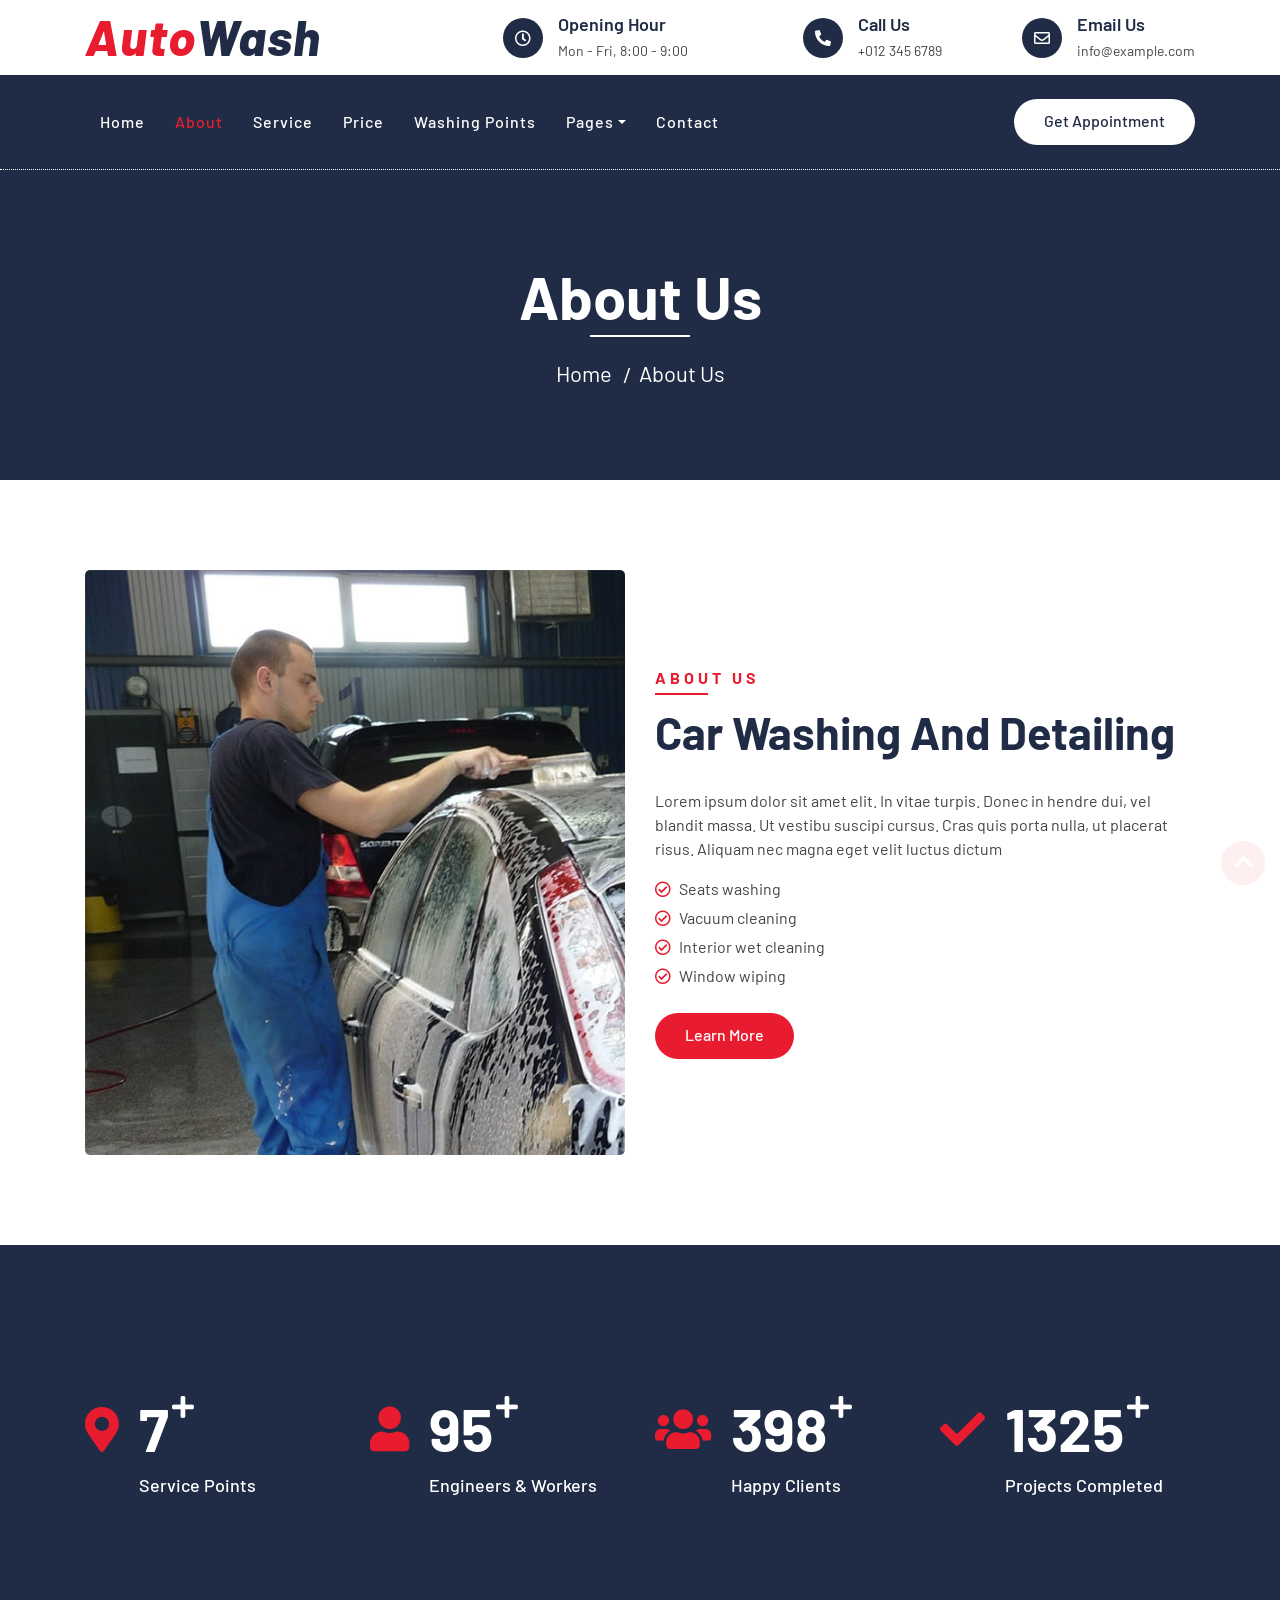
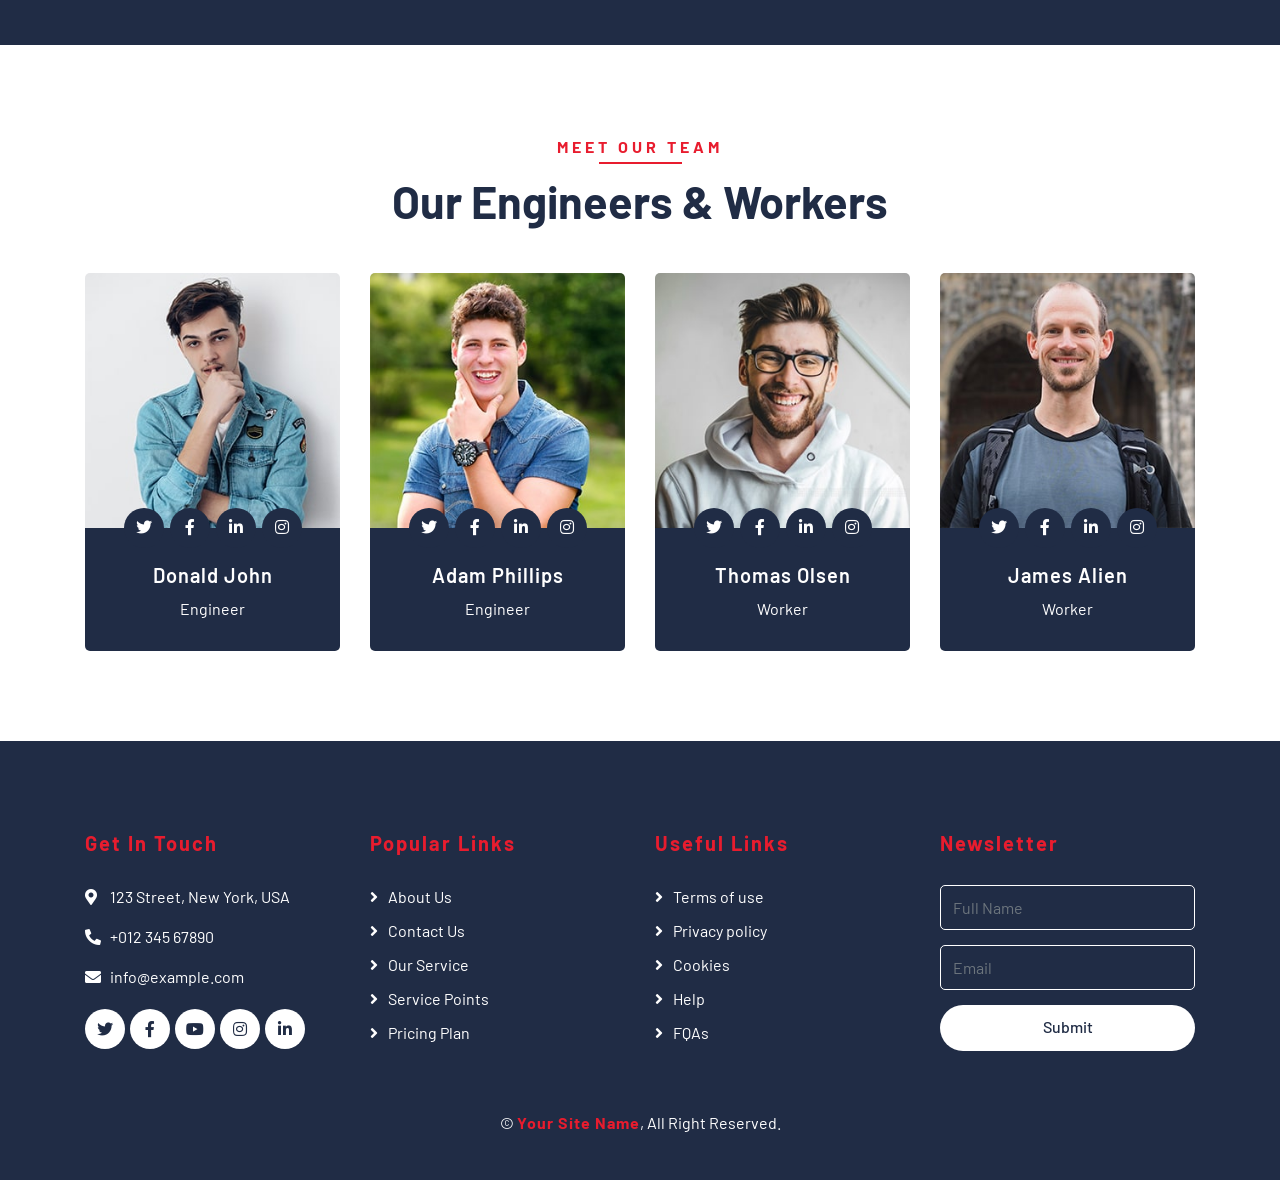
==== commit 425b8c2e: "." ====
--- a/about.html
+++ b/about.html
@@ -1,377 +1,382 @@
 <!DOCTYPE html>
 <html lang="en">
-    <head>
-        <meta charset="utf-8">
-        <title>AutoWash - Car Wash Website Template</title>
-        <meta content="width=device-width, initial-scale=1.0" name="viewport">
-        <meta content="Free Website Template" name="keywords">
-        <meta content="Free Website Template" name="description">
-
-        <!-- Favicon -->
-        <link href="img/favicon.ico" rel="icon">
-
-        <!-- Google Font -->
-        <link href="https://fonts.googleapis.com/css2?family=Barlow:wght@400;500;600;700;800;900&display=swap" rel="stylesheet"> 
-        
-        <!-- CSS Libraries -->
-        <link href="https://stackpath.bootstrapcdn.com/bootstrap/4.4.1/css/bootstrap.min.css" rel="stylesheet">
-        <link href="https://cdnjs.cloudflare.com/ajax/libs/font-awesome/5.10.0/css/all.min.css" rel="stylesheet">
-        <link href="lib/flaticon/font/flaticon.css" rel="stylesheet">
-        <link href="lib/animate/animate.min.css" rel="stylesheet">
-        <link href="lib/owlcarousel/assets/owl.carousel.min.css" rel="stylesheet">
-
-        <!-- Template Stylesheet -->
-        <link href="css/style.css" rel="stylesheet">
-    </head>
-
-    <body>
-        <!-- Top Bar Start -->
-        <div class="top-bar">
-            <div class="container">
-                <div class="row align-items-center">
-                    <div class="col-lg-4 col-md-12">
-                        <div class="logo">
-                            <a href="index.html">
-                                <h1>Auto<span>Wash</span></h1>
-                                <!-- <img src="img/logo.jpg" alt="Logo"> -->
-                            </a>
-                        </div>
-                    </div>
-                    <div class="col-lg-8 col-md-7 d-none d-lg-block">
-                        <div class="row">
-                            <div class="col-4">
-                                <div class="top-bar-item">
-                                    <div class="top-bar-icon">
-                                        <i class="far fa-clock"></i>
-                                    </div>
-                                    <div class="top-bar-text">
-                                        <h3>Opening Hour</h3>
-                                        <p>Mon - Fri, 8:00 - 9:00</p>
-                                    </div>
-                                </div>
-                            </div>
-                            <div class="col-4">
-                                <div class="top-bar-item">
-                                    <div class="top-bar-icon">
-                                        <i class="fa fa-phone-alt"></i>
-                                    </div>
-                                    <div class="top-bar-text">
-                                        <h3>Call Us</h3>
-                                        <p>+012 345 6789</p>
-                                    </div>
-                                </div>
-                            </div>
-                            <div class="col-4">
-                                <div class="top-bar-item">
-                                    <div class="top-bar-icon">
-                                        <i class="far fa-envelope"></i>
-                                    </div>
-                                    <div class="top-bar-text">
-                                        <h3>Email Us</h3>
-                                        <p>info@example.com</p>
-                                    </div>
-                                </div>
-                            </div>
-                        </div>
-                    </div>
-                </div>
-            </div>
-        </div>
-        <!-- Top Bar End -->
-
-        <!-- Nav Bar Start -->
-        <div class="nav-bar">
-            <div class="container">
-                <nav class="navbar navbar-expand-lg bg-dark navbar-dark">
-                    <a href="#" class="navbar-brand">MENU</a>
-                    <button type="button" class="navbar-toggler" data-toggle="collapse" data-target="#navbarCollapse">
-                        <span class="navbar-toggler-icon"></span>
-                    </button>
-
-                    <div class="collapse navbar-collapse justify-content-between" id="navbarCollapse">
-                        <div class="navbar-nav mr-auto">
-                            <a href="index.html" class="nav-item nav-link">Home</a>
-                            <a href="about.html" class="nav-item nav-link active">About</a>
-                            <a href="service.html" class="nav-item nav-link">Service</a>
-                            <a href="price.html" class="nav-item nav-link">Price</a>
-                            <a href="location.html" class="nav-item nav-link">Washing Points</a>
-                            <div class="nav-item dropdown">
-                                <a href="#" class="nav-link dropdown-toggle" data-toggle="dropdown">Pages</a>
-                                <div class="dropdown-menu">
-                                    <a href="blog.html" class="dropdown-item">Blog Grid</a>
-                                    <a href="single.html" class="dropdown-item">Detail Page</a>
-                                    <a href="team.html" class="dropdown-item">Team Member</a>
-                                    <a href="booking.html" class="dropdown-item">Schedule Booking</a>
-                                </div>
-                            </div>
-                            <a href="contact.html" class="nav-item nav-link">Contact</a>
-                        </div>
-                        <div class="ml-auto">
-                            <a class="btn btn-custom" href="#">Get Appointment</a>
-                        </div>
-                    </div>
-                </nav>
-            </div>
-        </div>
-        <!-- Nav Bar End -->
-        
-        
-        <!-- Page Header Start -->
-        <div class="page-header">
-            <div class="container">
-                <div class="row">
-                    <div class="col-12">
-                        <h2>About Us</h2>
-                    </div>
-                    <div class="col-12">
-                        <a href="">Home</a>
+
+<head>
+    <meta charset="utf-8">
+    <title>AutoWash - Car Wash Website Template</title>
+    <meta content="width=device-width, initial-scale=1.0" name="viewport">
+    <meta content="Free Website Template" name="keywords">
+    <meta content="Free Website Template" name="description">
+
+    <!-- Favicon -->
+    <link href="img/favicon.ico" rel="icon">
+
+    <!-- Google Font -->
+    <link href="https://fonts.googleapis.com/css2?family=Barlow:wght@400;500;600;700;800;900&display=swap"
+        rel="stylesheet">
+
+    <!-- CSS Libraries -->
+    <link href="https://stackpath.bootstrapcdn.com/bootstrap/4.4.1/css/bootstrap.min.css" rel="stylesheet">
+    <link href="https://cdnjs.cloudflare.com/ajax/libs/font-awesome/5.10.0/css/all.min.css" rel="stylesheet">
+    <link href="lib/flaticon/font/flaticon.css" rel="stylesheet">
+    <link href="lib/animate/animate.min.css" rel="stylesheet">
+    <link href="lib/owlcarousel/assets/owl.carousel.min.css" rel="stylesheet">
+
+    <!-- Template Stylesheet -->
+    <link href="css/style.css" rel="stylesheet">
+</head>
+
+<body>
+    <!-- Top Bar Start -->
+    <div class="top-bar">
+        <div class="container">
+            <div class="row align-items-center">
+                <div class="col-lg-4 col-md-12">
+                    <div class="logo">
+                        <a href="index.html">
+                            <h1>Auto<span>Wash</span></h1>
+                            <!-- <img src="img/logo.jpg" alt="Logo"> -->
+                        </a>
+                    </div>
+                </div>
+                <div class="col-lg-8 col-md-7 d-none d-lg-block">
+                    <div class="row">
+                        <div class="col-4">
+                            <div class="top-bar-item">
+                                <div class="top-bar-icon">
+                                    <i class="far fa-clock"></i>
+                                </div>
+                                <div class="top-bar-text">
+                                    <h3>Opening Hour</h3>
+                                    <p>Mon - Fri, 8:00 - 9:00</p>
+                                </div>
+                            </div>
+                        </div>
+                        <div class="col-4">
+                            <div class="top-bar-item">
+                                <div class="top-bar-icon">
+                                    <i class="fa fa-phone-alt"></i>
+                                </div>
+                                <div class="top-bar-text">
+                                    <h3>Call Us</h3>
+                                    <p>+012 345 6789</p>
+                                </div>
+                            </div>
+                        </div>
+                        <div class="col-4">
+                            <div class="top-bar-item">
+                                <div class="top-bar-icon">
+                                    <i class="far fa-envelope"></i>
+                                </div>
+                                <div class="top-bar-text">
+                                    <h3>Email Us</h3>
+                                    <p>info@example.com</p>
+                                </div>
+                            </div>
+                        </div>
+                    </div>
+                </div>
+            </div>
+        </div>
+    </div>
+    <!-- Top Bar End -->
+
+    <!-- Nav Bar Start -->
+    <div class="nav-bar">
+        <div class="container">
+            <nav class="navbar navbar-expand-lg bg-dark navbar-dark">
+                <a href="#" class="navbar-brand">MENU</a>
+                <button type="button" class="navbar-toggler" data-toggle="collapse" data-target="#navbarCollapse">
+                    <span class="navbar-toggler-icon"></span>
+                </button>
+
+                <div class="collapse navbar-collapse justify-content-between" id="navbarCollapse">
+                    <div class="navbar-nav mr-auto">
+                        <a href="index.html" class="nav-item nav-link">Home</a>
+                        <a href="about.html" class="nav-item nav-link active">About</a>
+                        <a href="service.html" class="nav-item nav-link">Service</a>
+                        <a href="price.html" class="nav-item nav-link">Price</a>
+                        <a href="location.html" class="nav-item nav-link">Washing Points</a>
+                        <div class="nav-item dropdown">
+                            <a href="#" class="nav-link dropdown-toggle" data-toggle="dropdown">Pages</a>
+                            <div class="dropdown-menu">
+                                <a href="blog.html" class="dropdown-item">Blog Grid</a>
+                                <a href="single.html" class="dropdown-item">Detail Page</a>
+                                <a href="team.html" class="dropdown-item">Team Member</a>
+                                <a href="booking.html" class="dropdown-item">Schedule Booking</a>
+                            </div>
+                        </div>
+                        <a href="contact.html" class="nav-item nav-link">Contact</a>
+                    </div>
+                    <div class="ml-auto">
+                        <a class="btn btn-custom" href="#">Get Appointment</a>
+                    </div>
+                </div>
+            </nav>
+        </div>
+    </div>
+    <!-- Nav Bar End -->
+
+
+    <!-- Page Header Start -->
+    <div class="page-header">
+        <div class="container">
+            <div class="row">
+                <div class="col-12">
+                    <h2>About Us</h2>
+                </div>
+                <div class="col-12">
+                    <a href="">Home</a>
+                    <a href="">About Us</a>
+                </div>
+            </div>
+        </div>
+    </div>
+    <!-- Page Header End -->
+
+
+    <!-- About Start -->
+    <div class="about">
+        <div class="container">
+            <div class="row align-items-center">
+                <div class="col-lg-6">
+                    <div class="about-img">
+                        <img src="img/about.jpg" alt="Image">
+                    </div>
+                </div>
+                <div class="col-lg-6">
+                    <div class="section-header text-left">
+                        <p>About Us</p>
+                        <h2>car washing and detailing</h2>
+                    </div>
+                    <div class="about-content">
+                        <p>
+                            Lorem ipsum dolor sit amet elit. In vitae turpis. Donec in hendre dui, vel blandit massa. Ut
+                            vestibu suscipi cursus. Cras quis porta nulla, ut placerat risus. Aliquam nec magna eget
+                            velit luctus dictum
+                        </p>
+                        <ul>
+                            <li><i class="far fa-check-circle"></i>Seats washing</li>
+                            <li><i class="far fa-check-circle"></i>Vacuum cleaning</li>
+                            <li><i class="far fa-check-circle"></i>Interior wet cleaning</li>
+                            <li><i class="far fa-check-circle"></i>Window wiping</li>
+                        </ul>
+                        <a class="btn btn-custom" href="">Learn More</a>
+                    </div>
+                </div>
+            </div>
+        </div>
+    </div>
+    <!-- About End -->
+
+
+    <!-- Facts Start -->
+    <div class="facts" data-parallax="scroll" data-image-src="img/facts.jpg">
+        <div class="container">
+            <div class="row">
+                <div class="col-lg-3 col-md-6">
+                    <div class="facts-item">
+                        <i class="fa fa-map-marker-alt"></i>
+                        <div class="facts-text">
+                            <h3 data-toggle="counter-up">25</h3>
+                            <p>Service Points</p>
+                        </div>
+                    </div>
+                </div>
+                <div class="col-lg-3 col-md-6">
+                    <div class="facts-item">
+                        <i class="fa fa-user"></i>
+                        <div class="facts-text">
+                            <h3 data-toggle="counter-up">350</h3>
+                            <p>Engineers & Workers</p>
+                        </div>
+                    </div>
+                </div>
+                <div class="col-lg-3 col-md-6">
+                    <div class="facts-item">
+                        <i class="fa fa-users"></i>
+                        <div class="facts-text">
+                            <h3 data-toggle="counter-up">1500</h3>
+                            <p>Happy Clients</p>
+                        </div>
+                    </div>
+                </div>
+                <div class="col-lg-3 col-md-6">
+                    <div class="facts-item">
+                        <i class="fa fa-check"></i>
+                        <div class="facts-text">
+                            <h3 data-toggle="counter-up">5000</h3>
+                            <p>Projects Completed</p>
+                        </div>
+                    </div>
+                </div>
+            </div>
+        </div>
+    </div>
+    <!-- Facts End -->
+
+
+    <!-- Team Start -->
+    <div class="team">
+        <div class="container">
+            <div class="section-header text-center">
+                <p>Meet Our Team</p>
+                <h2>Our Engineers & Workers</h2>
+            </div>
+            <div class="row">
+                <div class="col-lg-3 col-md-6">
+                    <div class="team-item">
+                        <div class="team-img">
+                            <img src="img/team-1.jpg" alt="Team Image">
+                        </div>
+                        <div class="team-text">
+                            <h2>Donald John</h2>
+                            <p>Engineer</p>
+                            <div class="team-social">
+                                <a href=""><i class="fab fa-twitter"></i></a>
+                                <a href=""><i class="fab fa-facebook-f"></i></a>
+                                <a href=""><i class="fab fa-linkedin-in"></i></a>
+                                <a href=""><i class="fab fa-instagram"></i></a>
+                            </div>
+                        </div>
+                    </div>
+                </div>
+                <div class="col-lg-3 col-md-6">
+                    <div class="team-item">
+                        <div class="team-img">
+                            <img src="img/team-2.jpg" alt="Team Image">
+                        </div>
+                        <div class="team-text">
+                            <h2>Adam Phillips</h2>
+                            <p>Engineer</p>
+                            <div class="team-social">
+                                <a href=""><i class="fab fa-twitter"></i></a>
+                                <a href=""><i class="fab fa-facebook-f"></i></a>
+                                <a href=""><i class="fab fa-linkedin-in"></i></a>
+                                <a href=""><i class="fab fa-instagram"></i></a>
+                            </div>
+                        </div>
+                    </div>
+                </div>
+                <div class="col-lg-3 col-md-6">
+                    <div class="team-item">
+                        <div class="team-img">
+                            <img src="img/team-3.jpg" alt="Team Image">
+                        </div>
+                        <div class="team-text">
+                            <h2>Thomas Olsen</h2>
+                            <p>Worker</p>
+                            <div class="team-social">
+                                <a href=""><i class="fab fa-twitter"></i></a>
+                                <a href=""><i class="fab fa-facebook-f"></i></a>
+                                <a href=""><i class="fab fa-linkedin-in"></i></a>
+                                <a href=""><i class="fab fa-instagram"></i></a>
+                            </div>
+                        </div>
+                    </div>
+                </div>
+                <div class="col-lg-3 col-md-6">
+                    <div class="team-item">
+                        <div class="team-img">
+                            <img src="img/team-4.jpg" alt="Team Image">
+                        </div>
+                        <div class="team-text">
+                            <h2>James Alien</h2>
+                            <p>Worker</p>
+                            <div class="team-social">
+                                <a href=""><i class="fab fa-twitter"></i></a>
+                                <a href=""><i class="fab fa-facebook-f"></i></a>
+                                <a href=""><i class="fab fa-linkedin-in"></i></a>
+                                <a href=""><i class="fab fa-instagram"></i></a>
+                            </div>
+                        </div>
+                    </div>
+                </div>
+            </div>
+        </div>
+    </div>
+    <!-- Team End -->
+
+
+    <!-- Footer Start -->
+    <div class="footer">
+        <div class="container">
+            <div class="row">
+                <div class="col-lg-3 col-md-6">
+                    <div class="footer-contact">
+                        <h2>Get In Touch</h2>
+                        <p><i class="fa fa-map-marker-alt"></i>123 Street, New York, USA</p>
+                        <p><i class="fa fa-phone-alt"></i>+012 345 67890</p>
+                        <p><i class="fa fa-envelope"></i>info@example.com</p>
+                        <div class="footer-social">
+                            <a class="btn" href=""><i class="fab fa-twitter"></i></a>
+                            <a class="btn" href=""><i class="fab fa-facebook-f"></i></a>
+                            <a class="btn" href=""><i class="fab fa-youtube"></i></a>
+                            <a class="btn" href=""><i class="fab fa-instagram"></i></a>
+                            <a class="btn" href=""><i class="fab fa-linkedin-in"></i></a>
+                        </div>
+                    </div>
+                </div>
+                <div class="col-lg-3 col-md-6">
+                    <div class="footer-link">
+                        <h2>Popular Links</h2>
                         <a href="">About Us</a>
-                    </div>
-                </div>
-            </div>
-        </div>
-        <!-- Page Header End -->
-        
-
-        <!-- About Start -->
-        <div class="about">
-            <div class="container">
-                <div class="row align-items-center">
-                    <div class="col-lg-6">
-                        <div class="about-img">
-                            <img src="img/about.jpg" alt="Image">
-                        </div>
-                    </div>
-                    <div class="col-lg-6">
-                        <div class="section-header text-left">
-                            <p>About Us</p>
-                            <h2>car washing and detailing</h2>
-                        </div>
-                        <div class="about-content">
-                            <p>
-                                Lorem ipsum dolor sit amet elit. In vitae turpis. Donec in hendre dui, vel blandit massa. Ut vestibu suscipi cursus. Cras quis porta nulla, ut placerat risus. Aliquam nec magna eget velit luctus dictum
-                            </p>
-                            <ul>
-                                <li><i class="far fa-check-circle"></i>Seats washing</li>
-                                <li><i class="far fa-check-circle"></i>Vacuum cleaning</li>
-                                <li><i class="far fa-check-circle"></i>Interior wet cleaning</li>
-                                <li><i class="far fa-check-circle"></i>Window wiping</li>
-                            </ul>
-                            <a class="btn btn-custom" href="">Learn More</a>
-                        </div>
-                    </div>
-                </div>
-            </div>
-        </div>
-        <!-- About End -->
-        
-        
-        <!-- Facts Start -->
-        <div class="facts" data-parallax="scroll" data-image-src="img/facts.jpg">
-            <div class="container">
-                <div class="row">
-                    <div class="col-lg-3 col-md-6">
-                        <div class="facts-item">
-                            <i class="fa fa-map-marker-alt"></i>
-                            <div class="facts-text">
-                                <h3 data-toggle="counter-up">25</h3>
-                                <p>Service Points</p>
-                            </div>
-                        </div>
-                    </div>
-                    <div class="col-lg-3 col-md-6">
-                        <div class="facts-item">
-                            <i class="fa fa-user"></i>
-                            <div class="facts-text">
-                                <h3 data-toggle="counter-up">350</h3>
-                                <p>Engineers & Workers</p>
-                            </div>
-                        </div>
-                    </div>
-                    <div class="col-lg-3 col-md-6">
-                        <div class="facts-item">
-                            <i class="fa fa-users"></i>
-                            <div class="facts-text">
-                                <h3 data-toggle="counter-up">1500</h3>
-                                <p>Happy Clients</p>
-                            </div>
-                        </div>
-                    </div>
-                    <div class="col-lg-3 col-md-6">
-                        <div class="facts-item">
-                            <i class="fa fa-check"></i>
-                            <div class="facts-text">
-                                <h3 data-toggle="counter-up">5000</h3>
-                                <p>Projects Completed</p>
-                            </div>
-                        </div>
-                    </div>
-                </div>
-            </div>
-        </div>
-        <!-- Facts End -->
-
-
-        <!-- Team Start -->
-        <div class="team">
-            <div class="container">
-                <div class="section-header text-center">
-                    <p>Meet Our Team</p>
-                    <h2>Our Engineers & Workers</h2>
-                </div>
-                <div class="row">
-                    <div class="col-lg-3 col-md-6">
-                        <div class="team-item">
-                            <div class="team-img">
-                                <img src="img/team-1.jpg" alt="Team Image">
-                            </div>
-                            <div class="team-text">
-                                <h2>Donald John</h2>
-                                <p>Engineer</p>
-                                <div class="team-social">
-                                    <a href=""><i class="fab fa-twitter"></i></a>
-                                    <a href=""><i class="fab fa-facebook-f"></i></a>
-                                    <a href=""><i class="fab fa-linkedin-in"></i></a>
-                                    <a href=""><i class="fab fa-instagram"></i></a>
-                                </div>
-                            </div>
-                        </div>
-                    </div>
-                    <div class="col-lg-3 col-md-6">
-                        <div class="team-item">
-                            <div class="team-img">
-                                <img src="img/team-2.jpg" alt="Team Image">
-                            </div>
-                            <div class="team-text">
-                                <h2>Adam Phillips</h2>
-                                <p>Engineer</p>
-                                <div class="team-social">
-                                    <a href=""><i class="fab fa-twitter"></i></a>
-                                    <a href=""><i class="fab fa-facebook-f"></i></a>
-                                    <a href=""><i class="fab fa-linkedin-in"></i></a>
-                                    <a href=""><i class="fab fa-instagram"></i></a>
-                                </div>
-                            </div>
-                        </div>
-                    </div>
-                    <div class="col-lg-3 col-md-6">
-                        <div class="team-item">
-                            <div class="team-img">
-                                <img src="img/team-3.jpg" alt="Team Image">
-                            </div>
-                            <div class="team-text">
-                                <h2>Thomas Olsen</h2>
-                                <p>Worker</p>
-                                <div class="team-social">
-                                    <a href=""><i class="fab fa-twitter"></i></a>
-                                    <a href=""><i class="fab fa-facebook-f"></i></a>
-                                    <a href=""><i class="fab fa-linkedin-in"></i></a>
-                                    <a href=""><i class="fab fa-instagram"></i></a>
-                                </div>
-                            </div>
-                        </div>
-                    </div>
-                    <div class="col-lg-3 col-md-6">
-                        <div class="team-item">
-                            <div class="team-img">
-                                <img src="img/team-4.jpg" alt="Team Image">
-                            </div>
-                            <div class="team-text">
-                                <h2>James Alien</h2>
-                                <p>Worker</p>
-                                <div class="team-social">
-                                    <a href=""><i class="fab fa-twitter"></i></a>
-                                    <a href=""><i class="fab fa-facebook-f"></i></a>
-                                    <a href=""><i class="fab fa-linkedin-in"></i></a>
-                                    <a href=""><i class="fab fa-instagram"></i></a>
-                                </div>
-                            </div>
-                        </div>
-                    </div>
-                </div>
-            </div>
-        </div>
-        <!-- Team End -->
-
-
-        <!-- Footer Start -->
-        <div class="footer">
-            <div class="container">
-                <div class="row">
-                    <div class="col-lg-3 col-md-6">
-                        <div class="footer-contact">
-                            <h2>Get In Touch</h2>
-                            <p><i class="fa fa-map-marker-alt"></i>123 Street, New York, USA</p>
-                            <p><i class="fa fa-phone-alt"></i>+012 345 67890</p>
-                            <p><i class="fa fa-envelope"></i>info@example.com</p>
-                            <div class="footer-social">
-                                <a class="btn" href=""><i class="fab fa-twitter"></i></a>
-                                <a class="btn" href=""><i class="fab fa-facebook-f"></i></a>
-                                <a class="btn" href=""><i class="fab fa-youtube"></i></a>
-                                <a class="btn" href=""><i class="fab fa-instagram"></i></a>
-                                <a class="btn" href=""><i class="fab fa-linkedin-in"></i></a>
-                            </div>
-                        </div>
-                    </div>
-                    <div class="col-lg-3 col-md-6">
-                        <div class="footer-link">
-                            <h2>Popular Links</h2>
-                            <a href="">About Us</a>
-                            <a href="">Contact Us</a>
-                            <a href="">Our Service</a>
-                            <a href="">Service Points</a>
-                            <a href="">Pricing Plan</a>
-                        </div>
-                    </div>
-                    <div class="col-lg-3 col-md-6">
-                        <div class="footer-link">
-                            <h2>Useful Links</h2>
-                            <a href="">Terms of use</a>
-                            <a href="">Privacy policy</a>
-                            <a href="">Cookies</a>
-                            <a href="">Help</a>
-                            <a href="">FQAs</a>
-                        </div>
-                    </div>
-                    <div class="col-lg-3 col-md-6">
-                        <div class="footer-newsletter">
-                            <h2>Newsletter</h2>
-                            <form>
-                                <input class="form-control" placeholder="Full Name">
-                                <input class="form-control" placeholder="Email">
-                                <button class="btn btn-custom">Submit</button>
-                            </form>
-                        </div>
-                    </div>
-                </div>
-            </div>
-            <div class="container copyright">
-                <p>&copy; <a href="#">Your Site Name</a>, All Right Reserved. Designed By <a href="https://htmlcodex.com">HTML Codex</a></p>
-            </div>
-        </div>
-        <!-- Footer End -->
-        
-        <!-- Back to top button -->
-        <a href="#" class="back-to-top"><i class="fa fa-chevron-up"></i></a>
-        
-        <!-- Pre Loader -->
-        <div id="loader" class="show">
-            <div class="loader"></div>
-        </div>
-
-        <!-- JavaScript Libraries -->
-        <script src="https://code.jquery.com/jquery-3.4.1.min.js"></script>
-        <script src="https://stackpath.bootstrapcdn.com/bootstrap/4.4.1/js/bootstrap.bundle.min.js"></script>
-        <script src="lib/easing/easing.min.js"></script>
-        <script src="lib/owlcarousel/owl.carousel.min.js"></script>
-        <script src="lib/waypoints/waypoints.min.js"></script>
-        <script src="lib/counterup/counterup.min.js"></script>
-        
-        <!-- Contact Javascript File -->
-        <script src="mail/jqBootstrapValidation.min.js"></script>
-        <script src="mail/contact.js"></script>
-
-        <!-- Template Javascript -->
-        <script src="js/main.js"></script>
-    </body>
-</html>
+                        <a href="">Contact Us</a>
+                        <a href="">Our Service</a>
+                        <a href="">Service Points</a>
+                        <a href="">Pricing Plan</a>
+                    </div>
+                </div>
+                <div class="col-lg-3 col-md-6">
+                    <div class="footer-link">
+                        <h2>Useful Links</h2>
+                        <a href="">Terms of use</a>
+                        <a href="">Privacy policy</a>
+                        <a href="">Cookies</a>
+                        <a href="">Help</a>
+                        <a href="">FQAs</a>
+                    </div>
+                </div>
+                <div class="col-lg-3 col-md-6">
+                    <div class="footer-newsletter">
+                        <h2>Newsletter</h2>
+                        <form>
+                            <input class="form-control" placeholder="Full Name">
+                            <input class="form-control" placeholder="Email">
+                            <button class="btn btn-custom">Submit</button>
+                        </form>
+                    </div>
+                </div>
+            </div>
+        </div>
+        <div class="container copyright">
+            <p>&copy; <a href="#">Your Site Name</a>, All Right Reserved.</p>
+        </div>
+    </div>
+    <!-- Footer End -->
+
+    <!-- Back to top button -->
+    <a href="#" class="back-to-top"><i class="fa fa-chevron-up"></i></a>
+
+    <!-- Pre Loader -->
+    <div id="loader" class="show">
+        <div class="loader"></div>
+    </div>
+
+    <!-- JavaScript Libraries -->
+    <script src="https://code.jquery.com/jquery-3.4.1.min.js"></script>
+    <script src="https://stackpath.bootstrapcdn.com/bootstrap/4.4.1/js/bootstrap.bundle.min.js"></script>
+    <script src="lib/easing/easing.min.js"></script>
+    <script src="lib/owlcarousel/owl.carousel.min.js"></script>
+    <script src="lib/waypoints/waypoints.min.js"></script>
+    <script src="lib/counterup/counterup.min.js"></script>
+
+    <!-- Contact Javascript File -->
+    <script src="mail/jqBootstrapValidation.min.js"></script>
+    <script src="mail/contact.js"></script>
+
+    <!-- Template Javascript -->
+    <script src="js/main.js"></script>
+</body>
+
+</html>
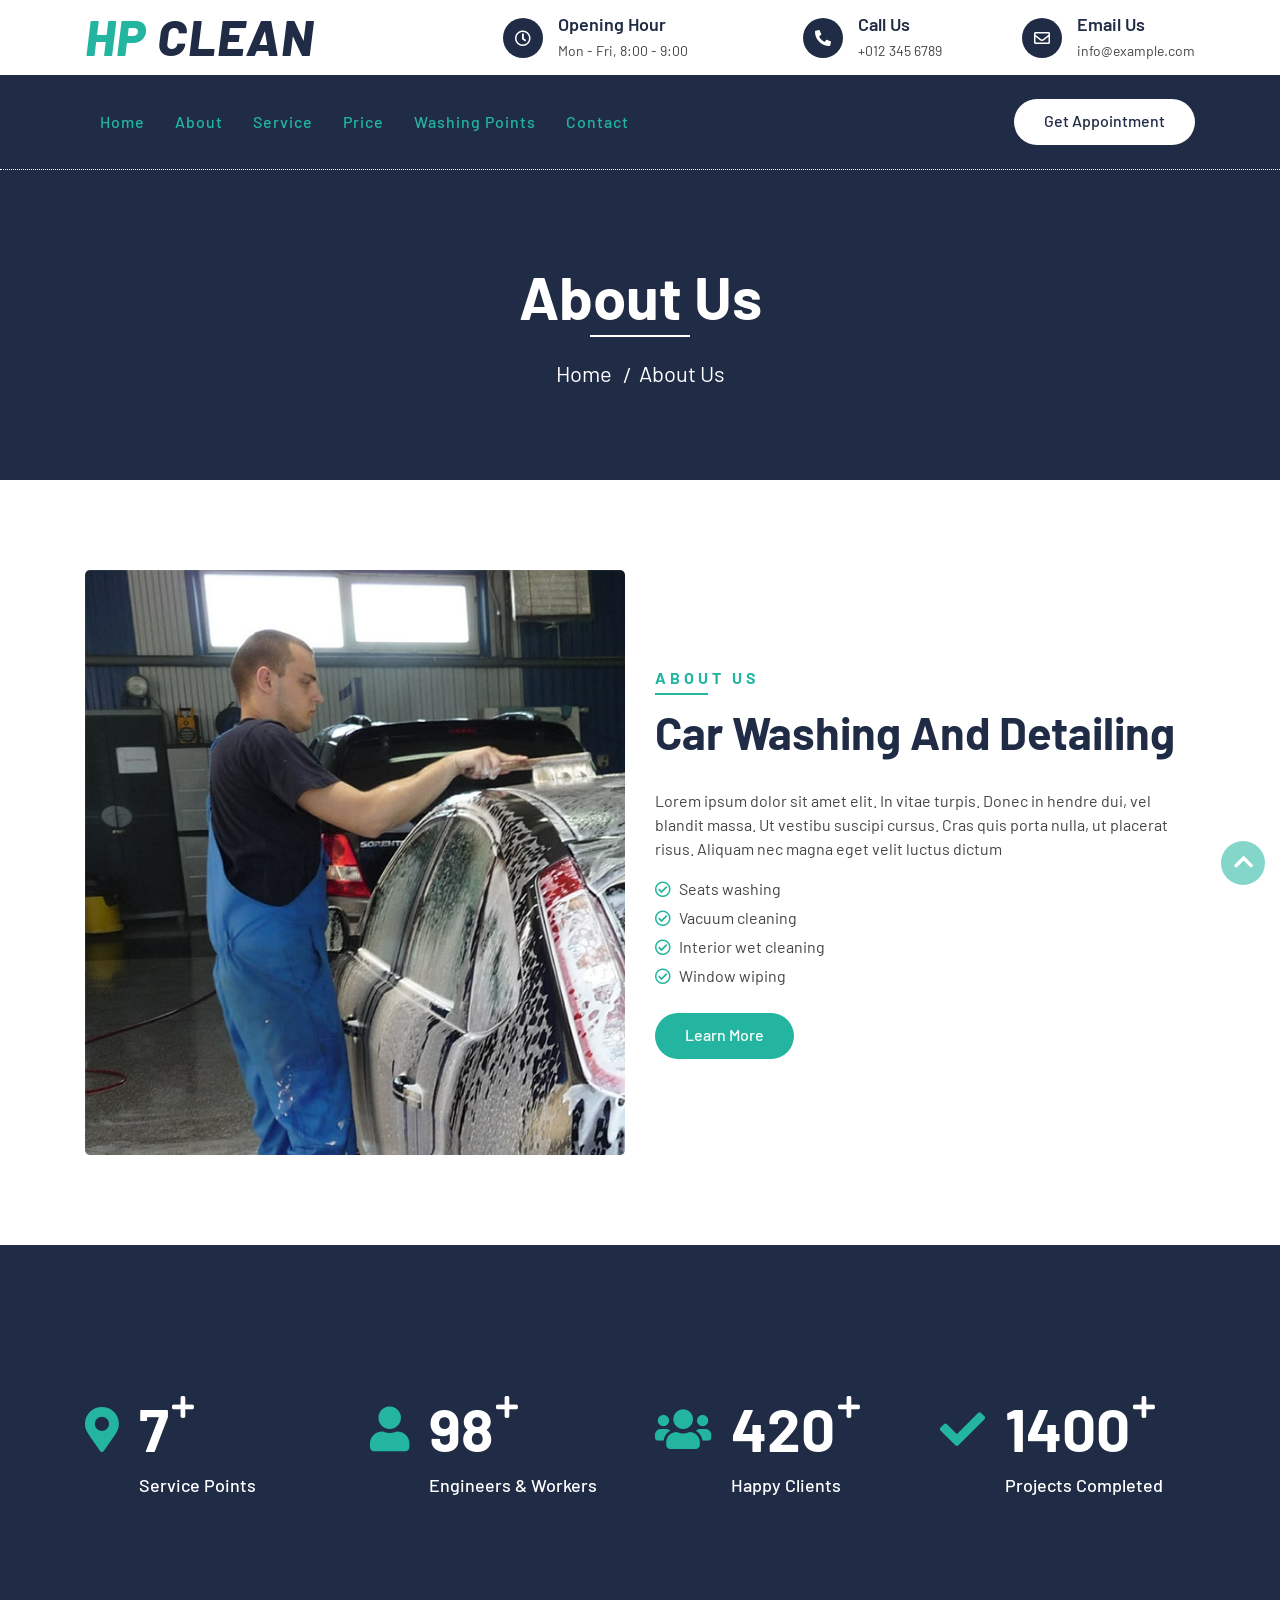
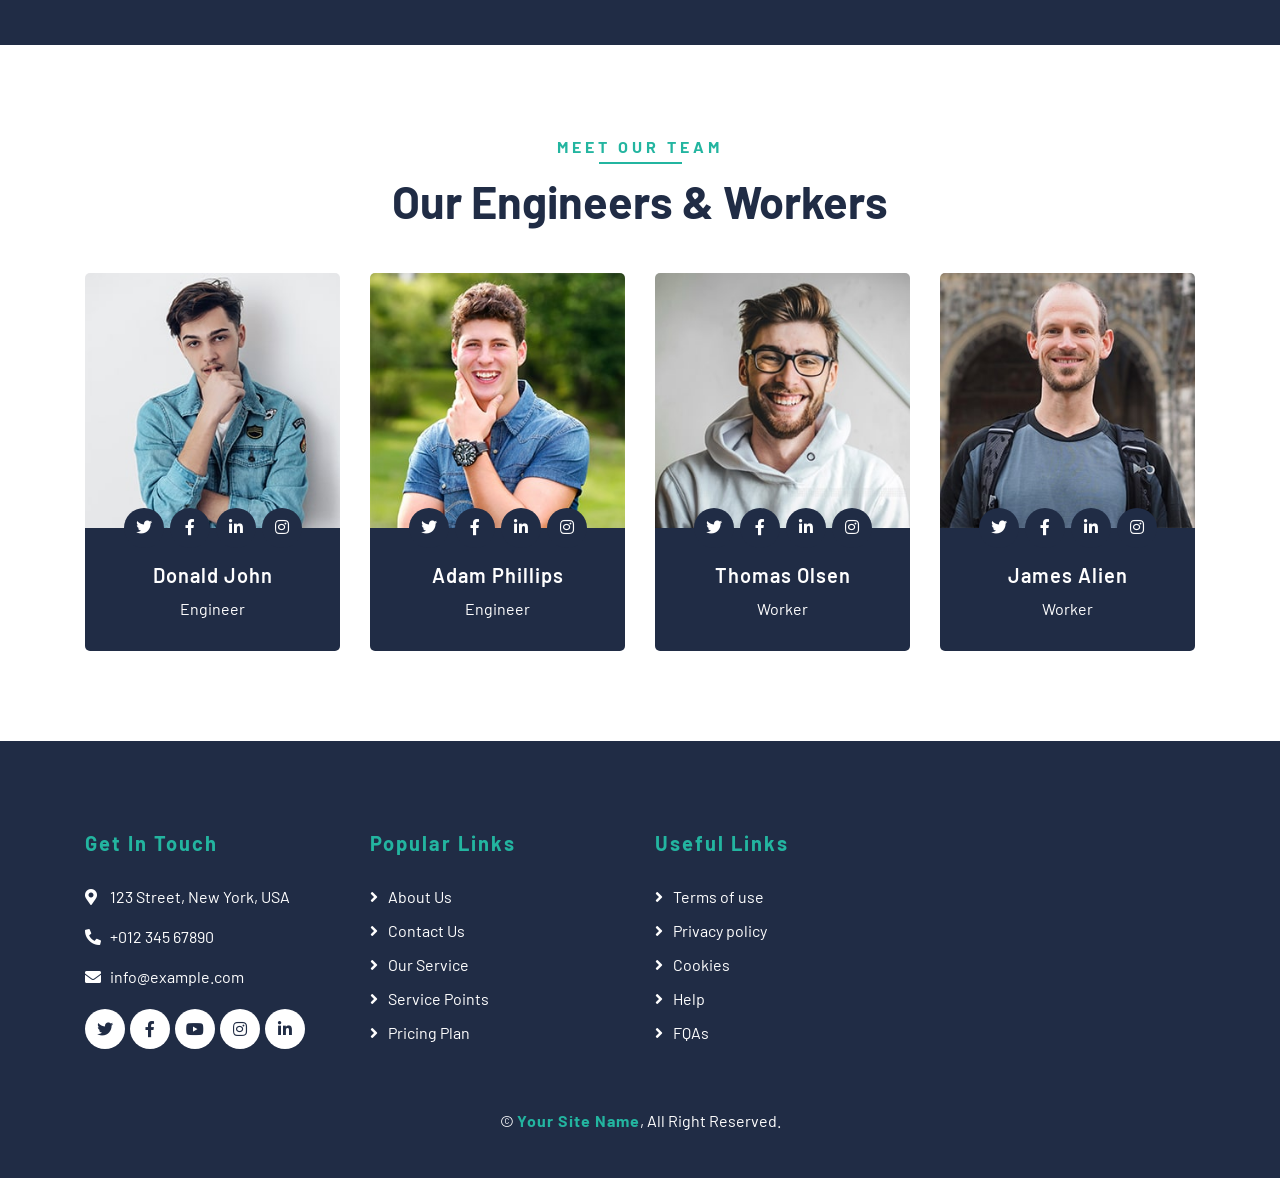
==== commit c2207981: ".." ====
--- a/about.html
+++ b/about.html
@@ -3,7 +3,7 @@
 
 <head>
     <meta charset="utf-8">
-    <title>AutoWash - Car Wash Website Template</title>
+    <title>Hp Clean - About</title>
     <meta content="width=device-width, initial-scale=1.0" name="viewport">
     <meta content="Free Website Template" name="keywords">
     <meta content="Free Website Template" name="description">
@@ -34,7 +34,7 @@
                 <div class="col-lg-4 col-md-12">
                     <div class="logo">
                         <a href="index.html">
-                            <h1>Auto<span>Wash</span></h1>
+                            <h1>HP <span>CLEAN</span></h1>
                             <!-- <img src="img/logo.jpg" alt="Logo"> -->
                         </a>
                     </div>
@@ -97,19 +97,11 @@
                         <a href="service.html" class="nav-item nav-link">Service</a>
                         <a href="price.html" class="nav-item nav-link">Price</a>
                         <a href="location.html" class="nav-item nav-link">Washing Points</a>
-                        <div class="nav-item dropdown">
-                            <a href="#" class="nav-link dropdown-toggle" data-toggle="dropdown">Pages</a>
-                            <div class="dropdown-menu">
-                                <a href="blog.html" class="dropdown-item">Blog Grid</a>
-                                <a href="single.html" class="dropdown-item">Detail Page</a>
-                                <a href="team.html" class="dropdown-item">Team Member</a>
-                                <a href="booking.html" class="dropdown-item">Schedule Booking</a>
-                            </div>
-                        </div>
+
                         <a href="contact.html" class="nav-item nav-link">Contact</a>
                     </div>
                     <div class="ml-auto">
-                        <a class="btn btn-custom" href="#">Get Appointment</a>
+                        <a class="btn btn-custom" href="price.html">Get Appointment</a>
                     </div>
                 </div>
             </nav>
@@ -337,16 +329,6 @@
                         <a href="">FQAs</a>
                     </div>
                 </div>
-                <div class="col-lg-3 col-md-6">
-                    <div class="footer-newsletter">
-                        <h2>Newsletter</h2>
-                        <form>
-                            <input class="form-control" placeholder="Full Name">
-                            <input class="form-control" placeholder="Email">
-                            <button class="btn btn-custom">Submit</button>
-                        </form>
-                    </div>
-                </div>
             </div>
         </div>
         <div class="container copyright">
--- a/css/style.css
+++ b/css/style.css
@@ -1,6 +1,10 @@
 /*******************************/
 /********* General CSS *********/
 /*******************************/
+html {
+    scroll-behavior: smooth;
+}
+
 body {
     color: #444444;
     font-weight: 400;
@@ -9,10 +13,10 @@
 }
 
 h1,
-h2, 
-h3, 
+h2,
+h3,
 h4,
-h5, 
+h5,
 h6 {
     color: #202C45;
 }
@@ -25,18 +29,18 @@
 a:hover,
 a:active,
 a:focus {
-    color: #E81C2E;
+    color: #23B5A0;
     outline: none;
     text-decoration: none;
 }
 
 .btn.btn-custom {
     padding: 10px 30px 12px 30px;
-    text-align: center; 
+    text-align: center;
     font-size: 16px;
     font-weight: 500;
     color: #ffffff;
-    background: #E81C2E;
+    background: #23B5A0;
     border: none;
     border-radius: 60px;
     box-shadow: inset 0 0 0 0 #202C45;
@@ -46,7 +50,7 @@
 }
 
 .btn.btn-custom:hover {
-    color: #E81C2E;
+    color: #23B5A0;
     background: #202C45;
     box-shadow: inset 200px 0 0 0 #202C45;
 }
@@ -60,8 +64,10 @@
     max-width: 1366px;
 }
 
-[class^="flaticon-"]:before, [class*=" flaticon-"]:before,
-[class^="flaticon-"]:after, [class*=" flaticon-"]:after {   
+[class^="flaticon-"]:before,
+[class*=" flaticon-"]:before,
+[class^="flaticon-"]:after,
+[class*=" flaticon-"]:after {
     font-size: inherit;
     margin-left: 0;
 }
@@ -101,20 +107,30 @@
     width: 45px;
     height: 45px;
     border: 5px solid #dddddd;
-    border-top: 5px solid #E81C2E;
+    border-top: 5px solid #23B5A0;
     border-radius: 50%;
     -webkit-animation: spin 2s linear infinite;
     animation: spin 2s linear infinite;
 }
 
 @-webkit-keyframes spin {
-    0% { -webkit-transform: rotate(0deg); }
-    100% { -webkit-transform: rotate(360deg); }
+    0% {
+        -webkit-transform: rotate(0deg);
+    }
+
+    100% {
+        -webkit-transform: rotate(360deg);
+    }
 }
 
 @keyframes spin {
-    0% { transform: rotate(0deg); }
-    100% { transform: rotate(360deg); }
+    0% {
+        transform: rotate(0deg);
+    }
+
+    100% {
+        transform: rotate(360deg);
+    }
 }
 
 .back-to-top {
@@ -128,7 +144,7 @@
     right: 15px;
     bottom: 15px;
     transition: .5s;
-    background: #E81C2E;
+    background: #23B5A0;
     border-radius: 44px;
     z-index: 9;
 }
@@ -161,7 +177,7 @@
 
 .top-bar .logo h1 {
     margin: -4px 0 0 0;
-    color: #E81C2E;
+    color: #23B5A0;
     font-size: 50px;
     line-height: 50px;
     font-weight: 800;
@@ -262,7 +278,7 @@
 
 .navbar-dark .navbar-nav .nav-link:hover,
 .navbar-dark .navbar-nav .nav-link.active {
-    color: #E81C2E;
+    color: #23B5A0;
 }
 
 .nav-bar .dropdown-menu {
@@ -275,13 +291,13 @@
 .nav-bar .btn.btn-custom {
     color: #202C45;
     background: #ffffff;
-    box-shadow: inset 0 0 0 0 #E81C2E;
+    box-shadow: inset 0 0 0 0 #23B5A0;
 }
 
 .nav-bar .btn:hover {
     color: #ffffff;
-    background: #E81C2E;
-    box-shadow: inset 200px 0 0 0 #E81C2E;
+    background: #23B5A0;
+    box-shadow: inset 200px 0 0 0 #23B5A0;
 }
 
 @media (min-width: 992px) {
@@ -291,17 +307,18 @@
 }
 
 @media (max-width: 991.98px) {
+
     .navbar-dark .navbar-nav .nav-link,
     .navbar-dark .navbar-nav .nav-link:focus,
     .navbar-dark .navbar-nav .nav-link:hover,
     .navbar-dark .navbar-nav .nav-link.active {
         padding: 5px 0;
     }
-    
+
     .nav-bar .dropdown-menu {
         box-shadow: none;
     }
-    
+
     .nav-bar .btn {
         display: none;
     }
@@ -372,7 +389,7 @@
 }
 
 .carousel .carousel-text h3 {
-    color: #E81C2E;
+    color: #23B5A0;
     font-size: 20px;
     font-weight: 700;
     letter-spacing: 4px;
@@ -401,7 +418,7 @@
 }
 
 .carousel .btn.btn-custom:hover {
-    color: #E81C2E;
+    color: #23B5A0;
 }
 
 .carousel .owl-nav {
@@ -440,7 +457,7 @@
 .carousel .owl-nav .owl-prev:hover,
 .carousel .owl-nav .owl-next:hover {
     color: #ffffff;
-    background: #E81C2E;
+    background: #23B5A0;
 }
 
 .carousel .animated {
@@ -452,15 +469,15 @@
     .carousel .carousel-text h3 {
         margin-bottom: 5px;
     }
-    
+
     .carousel .carousel-text h1 {
         font-size: 60px;
     }
-    
+
     .carousel .carousel-text p {
         font-size: 16px;
     }
-    
+
     .carousel .carousel-text .btn {
         padding: 12px 30px;
         font-size: 15px;
@@ -474,11 +491,11 @@
         letter-spacing: 2px;
         margin-bottom: 15px;
     }
-    
+
     .carousel .carousel-text h1 {
         font-size: 45px;
     }
-    
+
     .carousel .carousel-text .btn {
         padding: 10px 25px;
         font-size: 15px;
@@ -492,16 +509,16 @@
         letter-spacing: 1px;
         margin-bottom: 10px;
     }
-    
+
     .carousel .carousel-text h1 {
         font-size: 30px;
         margin-bottom: 15px;
     }
-    
+
     .carousel .carousel-text p {
         margin-bottom: 25px;
     }
-    
+
     .carousel .carousel-text .btn {
         padding: 8px 20px;
         font-size: 14px;
@@ -549,7 +566,7 @@
 }
 
 .page-header a:hover {
-    color: #E81C2E;
+    color: #23B5A0;
 }
 
 .page-header a::after {
@@ -571,11 +588,11 @@
     .page-header {
         padding: 60px 0;
     }
-    
+
     .page-header h2 {
         font-size: 45px;
     }
-    
+
     .page-header a {
         font-size: 20px;
     }
@@ -585,11 +602,11 @@
     .page-header {
         padding: 45px 0;
     }
-    
+
     .page-header h2 {
         font-size: 35px;
     }
-    
+
     .page-header a {
         font-size: 18px;
     }
@@ -615,7 +632,7 @@
     font-weight: 700;
     letter-spacing: 4px;
     text-transform: uppercase;
-    color: #E81C2E;
+    color: #23B5A0;
 }
 
 .section-header p::after {
@@ -625,7 +642,7 @@
     height: 2px;
     left: 25%;
     bottom: 0;
-    background: #E81C2E;
+    background: #23B5A0;
 }
 
 .section-header.text-left p::after {
@@ -699,7 +716,7 @@
 
 .about .about-content ul li i {
     margin-right: 8px;
-    color: #E81C2E;
+    color: #23B5A0;
 }
 
 
@@ -731,7 +748,7 @@
     margin: 0;
     font-size: 60px;
     line-height: 60px;
-    background-image: linear-gradient(#E81C2E, #202C45);
+    background-image: linear-gradient(#23B5A0, #202C45);
     -webkit-background-clip: text;
     -webkit-text-fill-color: transparent;
     transition: .5s;
@@ -771,7 +788,7 @@
 .facts .facts-item i {
     margin-top: 15px;
     font-size: 45px;
-    color: #E81C2E;
+    color: #23B5A0;
 }
 
 .facts .facts-text {
@@ -862,7 +879,7 @@
 
 .price .price-item.featured-item h2,
 .price .price-item.featured-item h3 {
-    color: #E81C2E;
+    color: #23B5A0;
 }
 
 .price .price-body {
@@ -896,25 +913,25 @@
 }
 
 .price .price-item .price-footer .btn.btn-custom {
-    color: #E81C2E;
+    color: #23B5A0;
     background: #202C45;
-    box-shadow: inset 0 0 0 0 #E81C2E;
+    box-shadow: inset 0 0 0 0 #23B5A0;
 }
 
 .price .price-item .price-footer .btn.btn-custom:hover {
     color: #ffffff;
-    background: #E81C2E;
-    box-shadow: inset 200px 0 0 0 #E81C2E;
+    background: #23B5A0;
+    box-shadow: inset 200px 0 0 0 #23B5A0;
 }
 
 .price .price-item.featured-item .price-footer .btn.btn-custom {
     color: #ffffff;
-    background: #E81C2E;
+    background: #23B5A0;
     box-shadow: inset 0 0 0 0 #202C45;
 }
 
 .price .price-item.featured-item .price-footer .btn.btn-custom:hover {
-    color: #E81C2E;
+    color: #23B5A0;
     background: #202C45;
     box-shadow: inset 200px 0 0 0 #202C45;
 }
@@ -937,7 +954,7 @@
 .location .location-item i {
     padding-top: 3px;
     font-size: 30px;
-    color: #E81C2E;
+    color: #23B5A0;
 }
 
 .location .location-text {
@@ -960,7 +977,7 @@
 
 .location .location-form {
     padding: 45px 30px;
-    background: #E81C2E;
+    background: #23B5A0;
     border-radius: 5px;
 }
 
@@ -1001,14 +1018,14 @@
 
 .location .location-form .btn.btn-custom {
     width: 100%;
-    color: #E81C2E;
+    color: #23B5A0;
     background: #ffffff;
     box-shadow: inset 0 0 0 0 #202C45;
 }
 
 .location .location-form .btn.btn-custom:hover {
     color: #ffffff;
-    background: #E81C2E;
+    background: #23B5A0;
     box-shadow: inset 400px 0 0 0 #202C45;
 }
 
@@ -1059,7 +1076,7 @@
 }
 
 .team .team-item:hover .team-text {
-    background: #E81C2E;
+    background: #23B5A0;
 }
 
 .team .team-text h2 {
@@ -1100,7 +1117,7 @@
 }
 
 .team .team-item:hover .team-social a {
-    background: #E81C2E;
+    background: #23B5A0;
 }
 
 .team .team-social a:hover {
@@ -1171,7 +1188,7 @@
     font-size: 25px;
     font-family: "Font Awesome 5 Free";
     font-weight: 900;
-    color: #E81C2E;
+    color: #23B5A0;
     margin-right: 10px;
 }
 
@@ -1190,7 +1207,7 @@
 }
 
 .testimonial .owl-dot.active {
-    background: #E81C2E;
+    background: #23B5A0;
 }
 
 
@@ -1267,7 +1284,7 @@
 }
 
 .blog .blog-text h3 a:hover {
-    color: #E81C2E;
+    color: #23B5A0;
 }
 
 .blog .blog-text p {
@@ -1305,7 +1322,7 @@
 }
 
 .blog .blog-meta a:hover {
-    color: #E81C2E;
+    color: #23B5A0;
 }
 
 .blog .pagination {
@@ -1320,7 +1337,7 @@
 
 .blog .pagination .page-link:hover,
 .blog .pagination .page-item.active .page-link {
-    color: #E81C2E;
+    color: #23B5A0;
     background: #202C45;
 }
 
@@ -1344,7 +1361,7 @@
     padding: 35px 30px 10px 30px;
     border-radius: 5px;
     background: #202C45;
-    
+
 }
 
 .contact .contact-info h2 {
@@ -1466,8 +1483,8 @@
 
 .single .single-tags a:hover {
     color: #ffffff;
-    background: #E81C2E;
-    border-color: #E81C2E;
+    background: #23B5A0;
+    border-color: #23B5A0;
 }
 
 .single .single-bio {
@@ -1534,7 +1551,7 @@
 
 .single .single-bio-social a:hover {
     color: #ffffff;
-    background: #E81C2E;
+    background: #23B5A0;
 }
 
 .single .single-related {
@@ -1583,7 +1600,7 @@
 }
 
 .single .post-item .post-text a:hover {
-    color: #E81C2E;
+    color: #23B5A0;
 }
 
 .single .post-item .post-meta {
@@ -1634,7 +1651,7 @@
 .single .related-slider .owl-nav .owl-prev:hover,
 .single .related-slider .owl-nav .owl-next:hover {
     color: #ffffff;
-    background: #E81C2E;
+    background: #23B5A0;
 }
 
 .single .single-comment {
@@ -1700,7 +1717,7 @@
 
 .single .comment-text .btn:hover {
     color: #ffffff;
-    background: #E81C2E;
+    background: #23B5A0;
 }
 
 .single .comment-form {
@@ -1731,7 +1748,7 @@
 
 .single .comment-form input:focus,
 .single .comment-form textarea:focus {
-    border-color: #E81C2E;
+    border-color: #23B5A0;
 }
 
 .single .comment-form .btn {
@@ -1773,7 +1790,7 @@
     height: 2px;
     bottom: 0;
     left: 0;
-    background: #E81C2E;
+    background: #23B5A0;
 }
 
 .sidebar .sidebar-widget .search-widget {
@@ -1788,7 +1805,7 @@
 
 .sidebar .search-widget input:focus {
     box-shadow: none;
-    border-color: #E81C2E;
+    border-color: #23B5A0;
 }
 
 .sidebar .search-widget .btn {
@@ -1806,7 +1823,7 @@
 }
 
 .sidebar .search-widget .btn:hover {
-    color: #E81C2E;
+    color: #23B5A0;
 }
 
 .sidebar .sidebar-widget .recent-post {
@@ -1831,7 +1848,7 @@
 .sidebar .tab-post .nav.nav-pills .nav-link:hover,
 .sidebar .tab-post .nav.nav-pills .nav-link.active {
     color: #ffffff;
-    background: #E81C2E;
+    background: #23B5A0;
 }
 
 .sidebar .tab-post .tab-content {
@@ -1854,11 +1871,11 @@
 }
 
 .sidebar .category-widget ul li {
-    margin: 0 0 12px 22px; 
+    margin: 0 0 12px 22px;
 }
 
 .sidebar .category-widget ul li:last-child {
-    margin-bottom: 0; 
+    margin-bottom: 0;
 }
 
 .sidebar .category-widget ul li a {
@@ -1873,7 +1890,7 @@
     content: '\f105';
     font-family: 'Font Awesome 5 Free';
     font-weight: 900;
-    color: #E81C2E;
+    color: #23B5A0;
     left: 1px;
 }
 
@@ -1900,8 +1917,8 @@
 
 .single .tag-widget a:hover {
     color: #ffffff;
-    background: #E81C2E;
-    border-color: #E81C2E;
+    background: #23B5A0;
+    border-color: #23B5A0;
 }
 
 .sidebar .image-widget {
@@ -1946,7 +1963,7 @@
     font-size: 20px;
     font-weight: 700;
     letter-spacing: 2px;
-    color: #E81C2E;
+    color: #23B5A0;
 }
 
 .footer .footer-link a {
@@ -1965,7 +1982,7 @@
 }
 
 .footer .footer-link a:hover {
-    color: #E81C2E;
+    color: #23B5A0;
     letter-spacing: 1px;
 }
 
@@ -1998,7 +2015,7 @@
 
 .footer .footer-social a:hover {
     color: #ffffff;
-    background: #E81C2E;
+    background: #23B5A0;
 }
 
 .footer .footer-newsletter form {
@@ -2025,13 +2042,13 @@
     width: 100%;
     color: #202C45;
     background: #ffffff;
-    box-shadow: inset 0 0 0 0 #E81C2E;
+    box-shadow: inset 0 0 0 0 #23B5A0;
 }
 
 .footer .footer-newsletter .btn:hover {
     color: #ffffff;
-    background: #E81C2E;
-    box-shadow: inset 200px 0 0 0 #E81C2E;
+    background: #23B5A0;
+    box-shadow: inset 200px 0 0 0 #23B5A0;
 }
 
 .footer .copyright {
@@ -2046,11 +2063,11 @@
 }
 
 .footer .copyright p a {
-    color: #E81C2E;
+    color: #23B5A0;
     font-weight: 700;
     letter-spacing: 1px;
 }
 
 .footer .copyright p a:hover {
     color: #ffffff;
-}
+}
